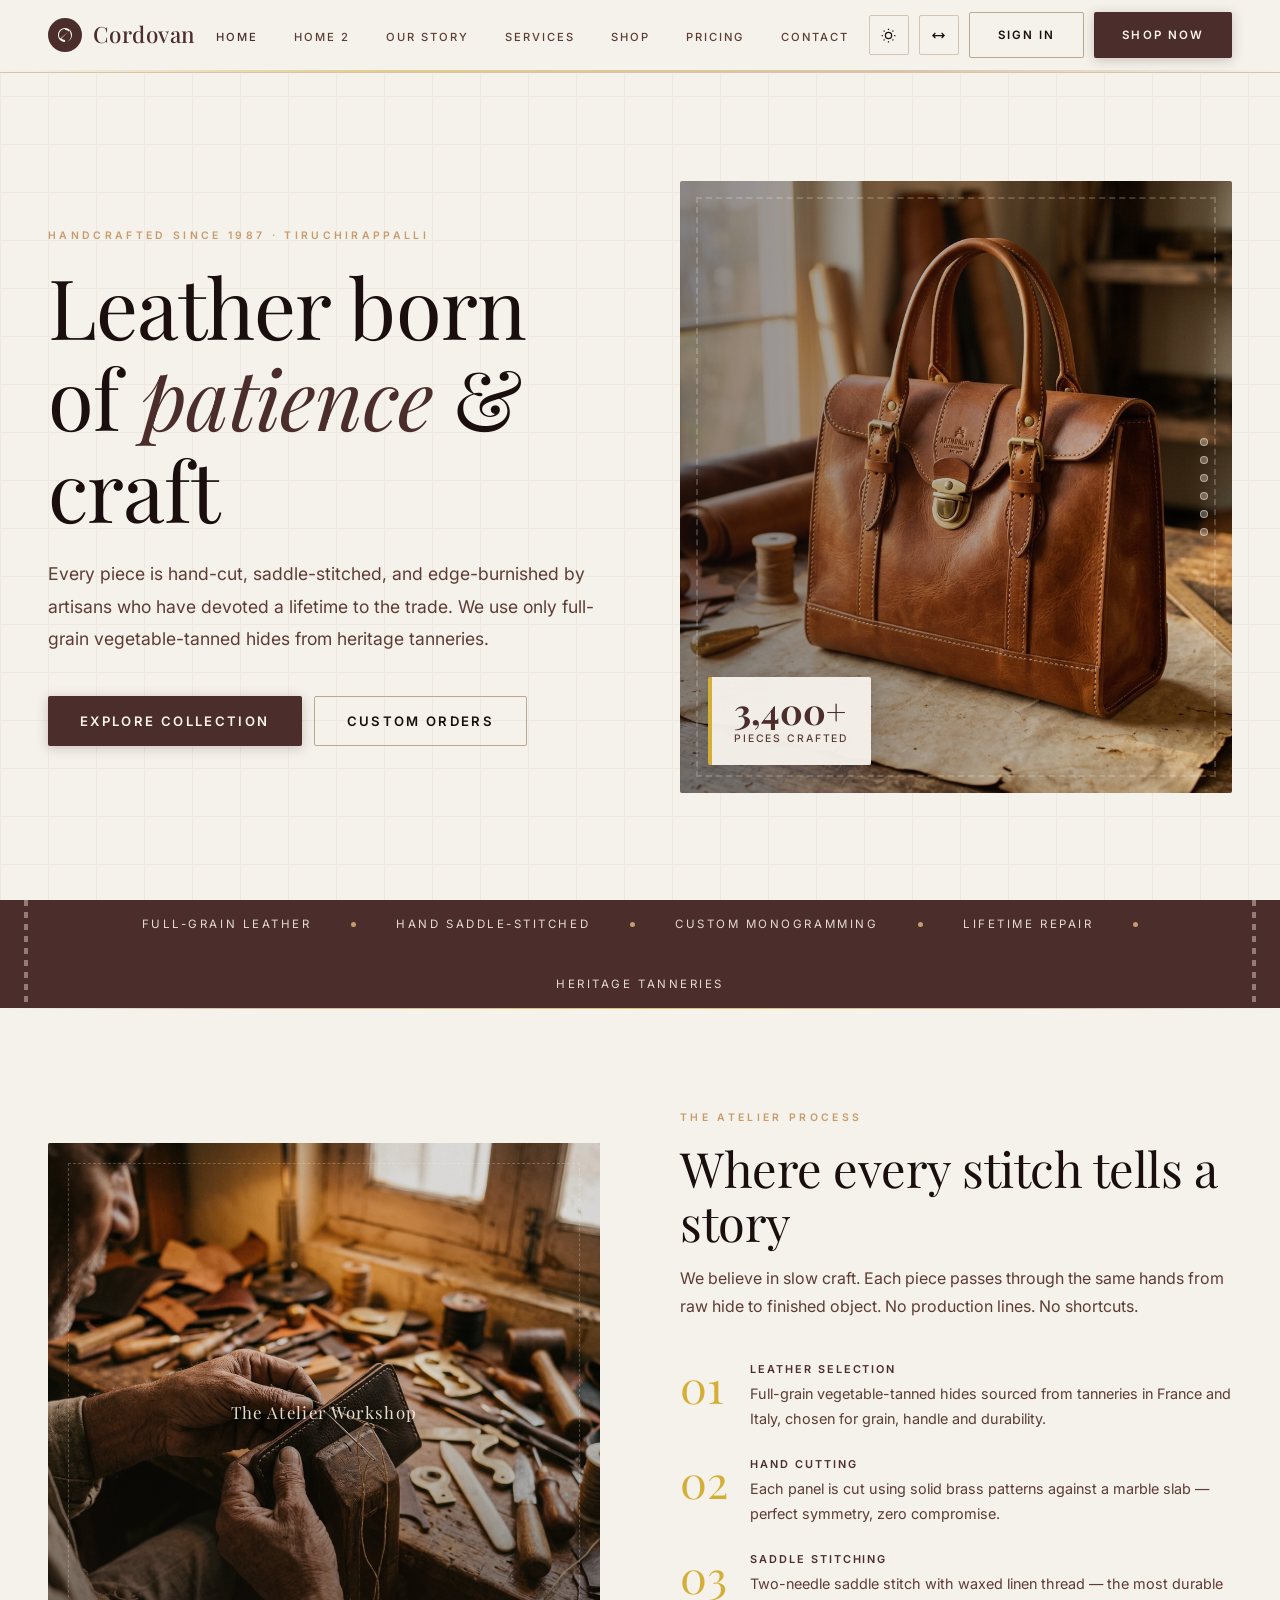
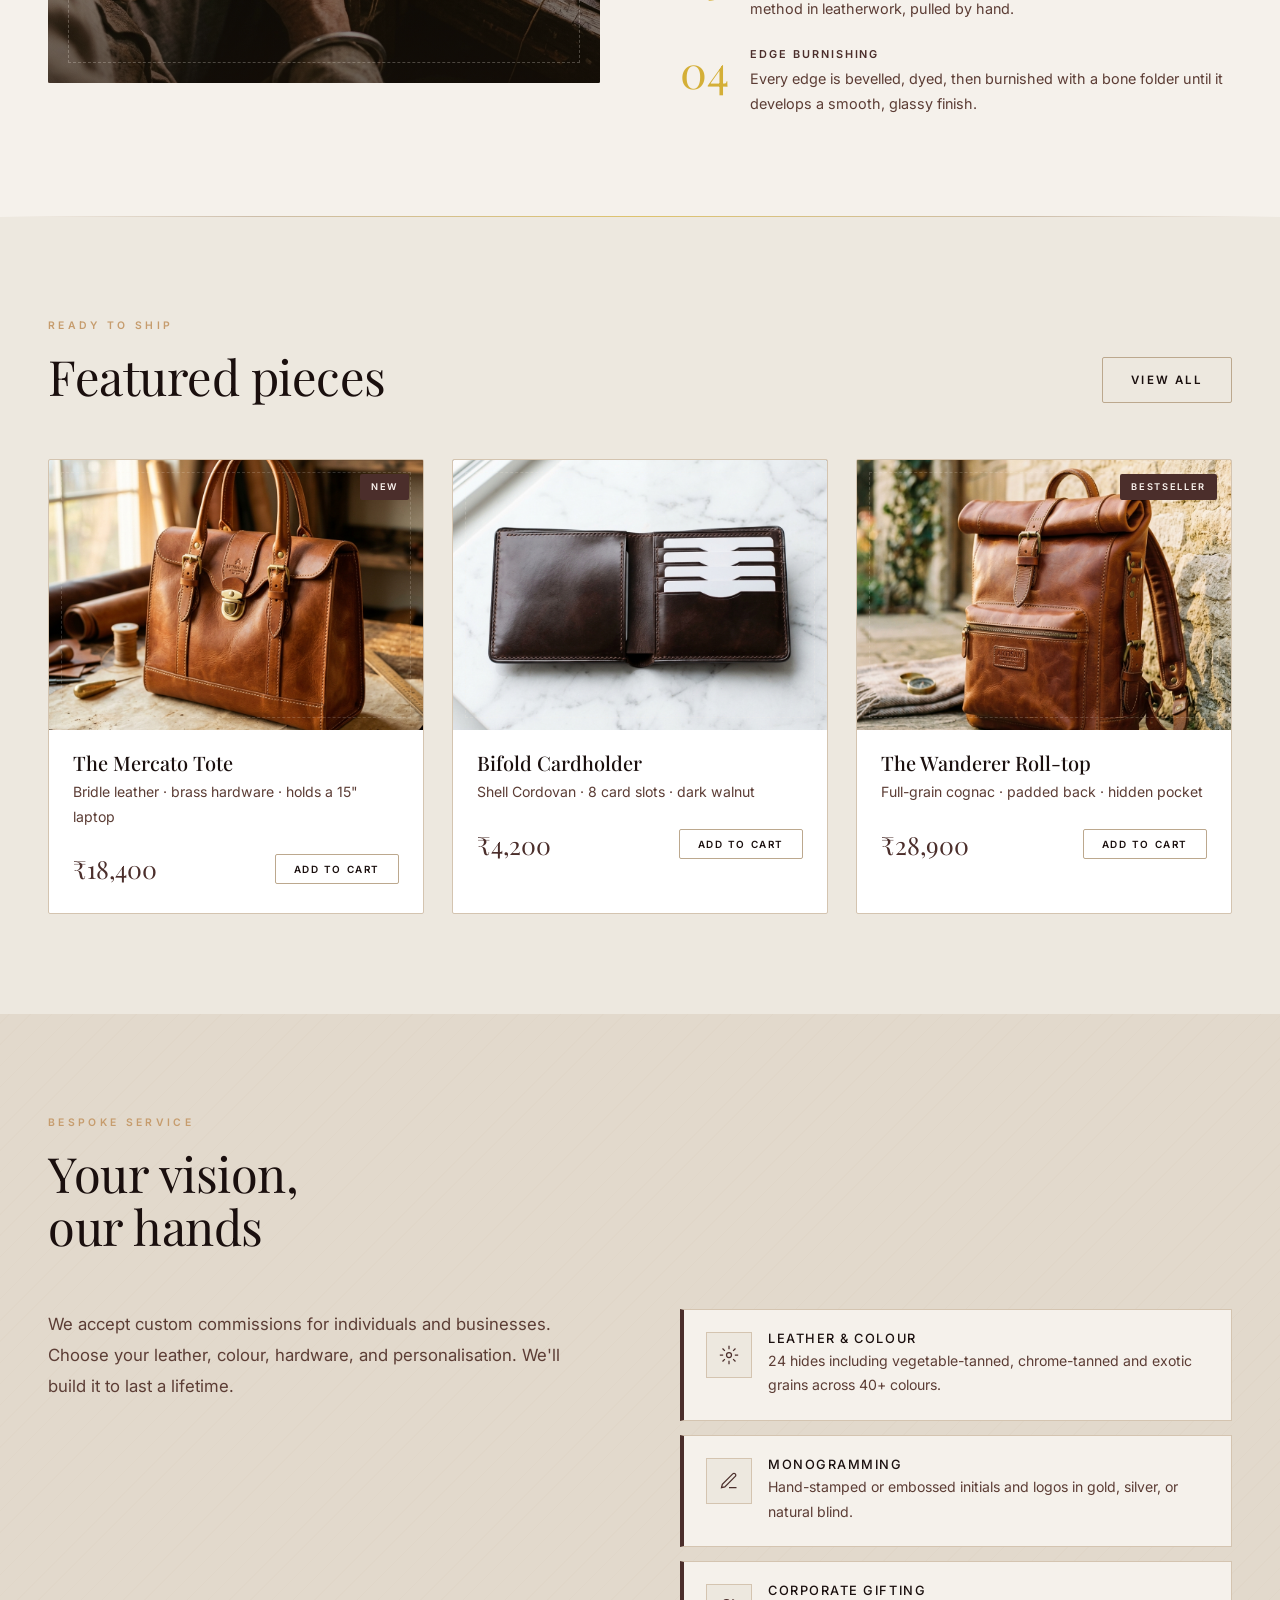
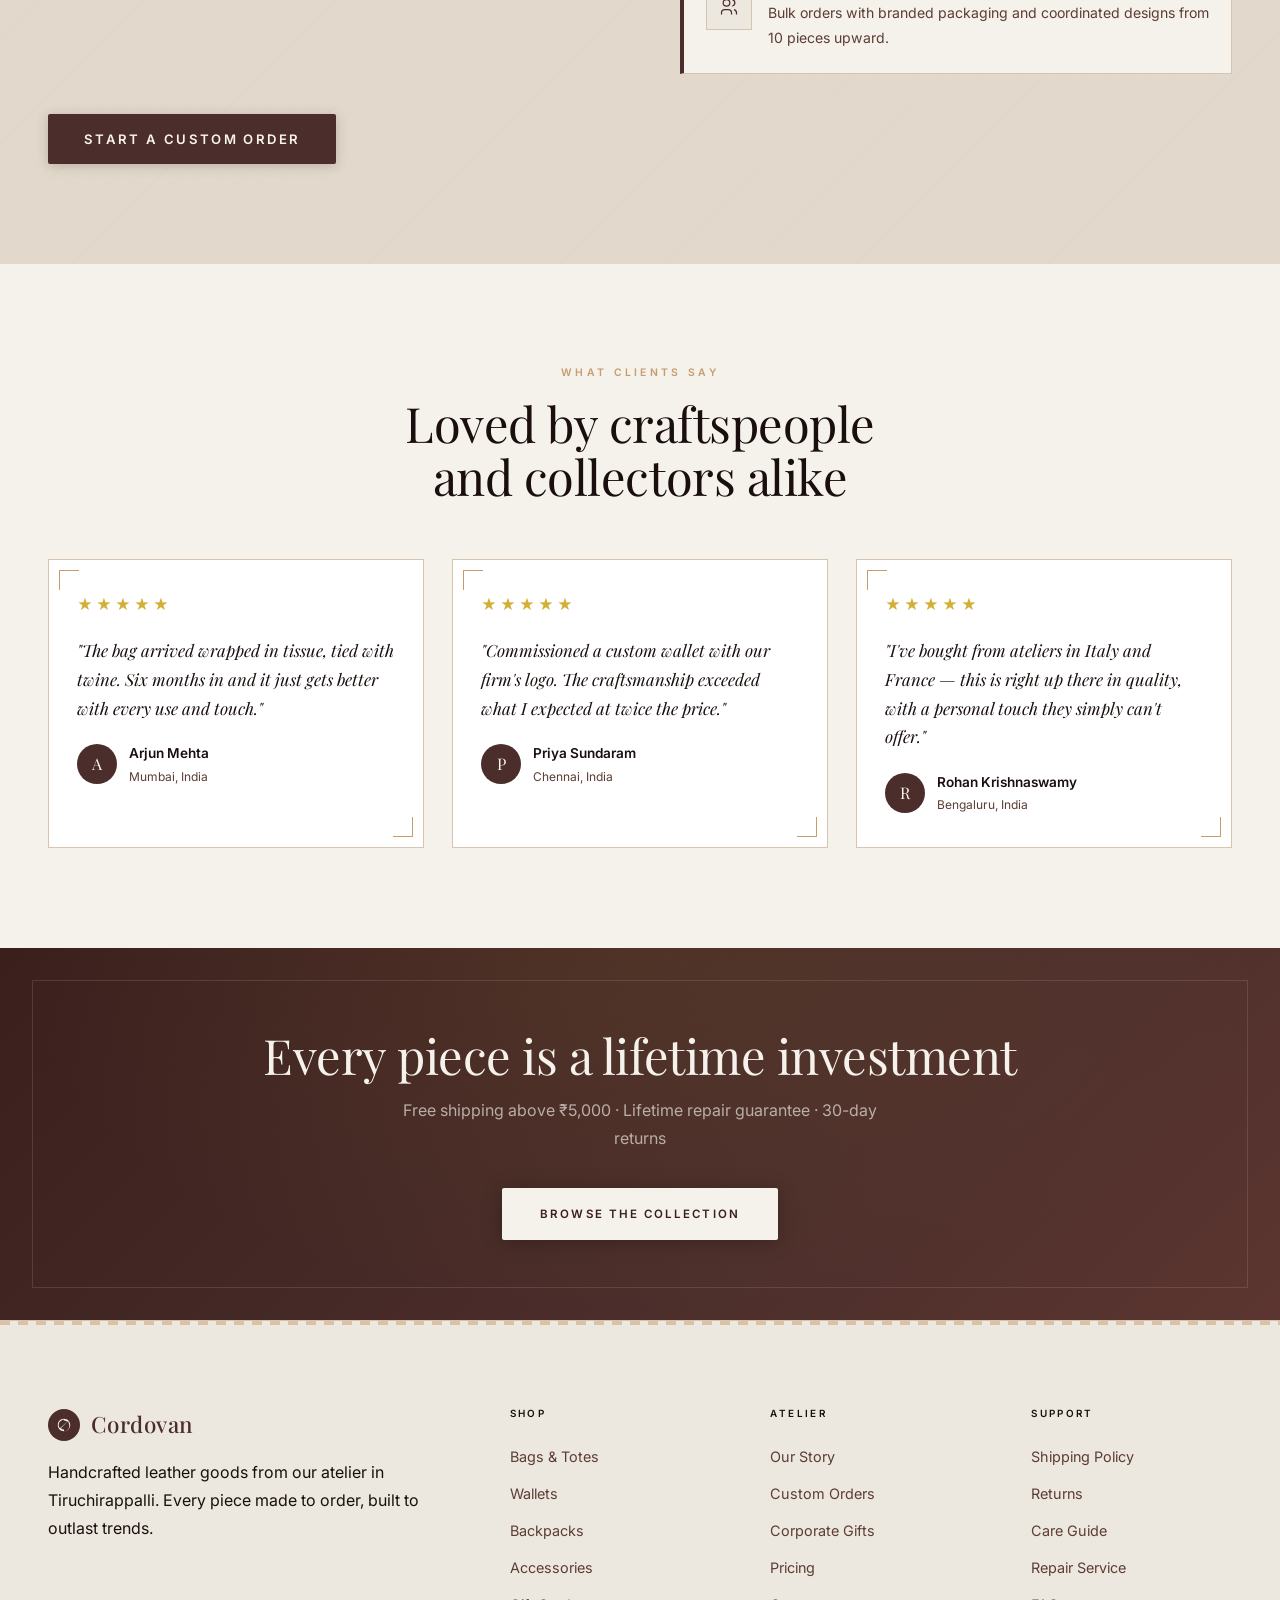
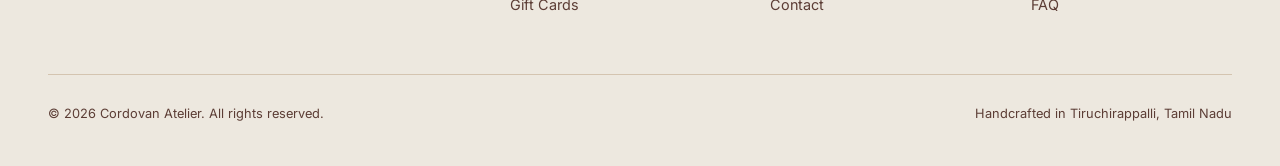
==== index.html @ c3d80b7b "first commit" ====
<!DOCTYPE html>
<html lang="en" data-theme="light">

<head>
  <meta charset="UTF-8" />
  <meta name="viewport" content="width=device-width, initial-scale=1.0" />
  <title>Cordovan Atelier – Handmade Leather Goods</title>
  <link rel="icon" type="image/png" href="assets/favicon.png" />
  <link rel="preconnect" href="https://fonts.googleapis.com" />
  <link rel="icon" type="image/png" href="assets/favicon.png" />
  <link rel="preconnect" href="https://fonts.gstatic.com" crossorigin />
  <link
    href="https://fonts.googleapis.com/css2?family=Playfair+Display:ital,wght@0,400;0,500;0,700;1,400;1,500&family=Inter:wght@300;400;500;600&display=swap"
    rel="stylesheet" />
  <link rel="stylesheet" href="assets/css/style.css" />
  <link rel="stylesheet" href="assets/css/dark-mode.css" />
  <link rel="stylesheet" href="assets/css/rtl.css" />
</head>

<body>

  <!-- ══════════════════════════ NAV ══════════════════════════ -->
  <nav id="mainNav">
    <div class="nav-inner">
      <div class="logo" onclick="showPage('home')">
        <div class="logo-mark">
          <svg width="18" height="18" viewBox="0 0 18 18">
            <path
              d="M9 2C5.1 2 2 5.1 2 9s3.1 7 7 7 7-3.1 7-7-3.1-7-7-7zm0 2c1.4 0 2.6.5 3.6 1.4L4.4 12.6C3.5 11.6 3 10.4 3 9c0-3.3 2.7-6 6-6zm0 10c-1.4 0-2.6-.5-3.6-1.4l8.2-8.2C14.5 7.4 15 8.6 15 10c0 3.3-2.7 5.9-6 5.9z" />
          </svg>
        </div>
        Cordovan
      </div>
      <ul class="nav-links">
        <li><a id="nav-home" onclick="showPage('home')" class="active">Home</a></li>
        <li><a id="nav-home-2"onclick="showPage('home2')">Home 2</a></li>
        <li><a id="nav-about" onclick="showPage('about')">Our Story</a></li>
        <li><a id="nav-services" onclick="showPage('services')">Services</a></li>
        <li><a id="nav-shop" onclick="showPage('shop')">Shop</a></li>
        <li><a id="nav-pricing" onclick="showPage('pricing')">Pricing</a></li>
        <li><a id="nav-contact" onclick="showPage('contact')">Contact</a></li>
      </ul>
      <div class="nav-actions">
        <button class="btn-icon" onclick="toggleTheme()" title="Toggle light/dark">
          <svg viewBox="0 0 24 24" fill="none" stroke="currentColor" stroke-width="2">
            <circle cx="12" cy="12" r="5" />
            <path
              d="M12 1v2M12 21v2M4.22 4.22l1.42 1.42M18.36 18.36l1.42 1.42M1 12h2M21 12h2M4.22 19.78l1.42-1.42M18.36 5.64l1.42-1.42" />
          </svg>
        </button>
        <button class="btn-icon" id="rtl-toggle-btn" onclick="toggleRTL()" title="Switch to RTL">
          <svg viewBox="0 0 24 24" fill="none" stroke="currentColor" stroke-width="2">
            <path d="M7 16l-4-4 4-4M3 12h18M17 8l4 4-4 4" />
          </svg>
        </button>
        <button class="btn-outline" onclick="showPage('login')">Sign In</button>
        <button class="btn-hide" onclick="showPage('shop')">Shop Now</button>
        <button class="btn-icon mobile-menu-btn" onclick="toggleMobile()">
          <svg viewBox="0 0 24 24" fill="none" stroke="currentColor" stroke-width="2">
            <line x1="3" y1="6" x2="21" y2="6" />
            <line x1="3" y1="12" x2="21" y2="12" />
            <line x1="3" y1="18" x2="21" y2="18" />
          </svg>
        </button>
      </div>
    </div>
  </nav>

  <div class="mobile-menu" id="mobileMenu">
    <a onclick="sp('home');toggleMobile()">Home</a>
    <a onclick="sp('home2');toggleMobile()">Home 2</a>
    <a onclick="sp('services');toggleMobile()">Services</a>
    <a onclick="sp('shop');toggleMobile()">Shop</a>
    <a onclick="sp('about');toggleMobile()">Our Story</a>
    <a onclick="sp('contact');toggleMobile()">Contact</a>
    <a onclick="sp('pricing');toggleMobile()">Pricing</a>
    <div class="mobile-menu-utils">
      <button class="mobile-util-btn" onclick="toggleTheme()" title="Toggle light / dark mode">
        <svg viewBox="0 0 24 24" fill="none" stroke="currentColor" stroke-width="2">
          <circle cx="12" cy="12" r="5" />
          <path
            d="M12 1v2M12 21v2M4.22 4.22l1.42 1.42M18.36 18.36l1.42 1.42M1 12h2M21 12h2M4.22 19.78l1.42-1.42M18.36 5.64l1.42-1.42" />
        </svg>
        <span>Light / Dark</span>
      </button>
      <button class="mobile-util-btn" onclick="toggleRTL()" title="Toggle RTL layout">
        <svg viewBox="0 0 24 24" fill="none" stroke="currentColor" stroke-width="2">
          <path d="M7 16l-4-4 4-4M3 12h18M17 8l4 4-4 4" />
        </svg>
        <span>RTL Layout</span>
      </button>
    </div>
    <div class="mobile-menu-actions">
      <button class="btn-outline" onclick="sp('login');toggleMobile()">Sign In</button>
      <button class="btn-hide" onclick="sp('shop');toggleMobile()">Shop Now</button>
    </div>
  </div>

  <!-- Hero -->
  <div class="hero-wrap">
    <div class="hero-inner">
      <div class="hero-content animate-hero-content">
        <span class="eyebrow">Handcrafted Since 1987 · Tiruchirappalli</span>
        <h1>Leather born of <em>patience</em> &amp; craft</h1>
        <p>Every piece is hand-cut, saddle-stitched, and edge-burnished by artisans who have devoted a lifetime to the
          trade. We use only full-grain vegetable-tanned hides from heritage tanneries.</p>
        <div class="hero-ctas">
          <button class="btn-hide" onclick="showPage('shop')">Explore Collection</button>
          <button class="btn-outline" onclick="showPage('services')">Custom Orders</button>
        </div>
      </div>
      <div class="hero-visual animate-hero-visual">
        <div class="hero-visual-inner has-image">
          <img src="assets/images/hero_leather_bag.png" alt="Handcrafted leather tote bag by Cordovan Atelier"
            class="hero-img" />
          <div class="hero-img-overlay"></div>
          <div class="hero-tag">
            <div class="tag-num">3,400+</div>
            <div class="tag-label">Pieces Crafted</div>
          </div>
          <div class="punch-row">
            <div class="punch-dot"></div>
            <div class="punch-dot"></div>
            <div class="punch-dot"></div>
            <div class="punch-dot"></div>
            <div class="punch-dot"></div>
            <div class="punch-dot"></div>
          </div>
        </div>
      </div>
    </div>
  </div>

  <!-- Brand strip -->
  <div class="brand-strip">
    <span class="strip-item">Full-Grain Leather</span><span class="strip-lozenge"></span>
    <span class="strip-item">Hand Saddle-Stitched</span><span class="strip-lozenge"></span>
    <span class="strip-item">Custom Monogramming</span><span class="strip-lozenge"></span>
    <span class="strip-item">Lifetime Repair</span><span class="strip-lozenge"></span>
    <span class="strip-item">Heritage Tanneries</span>
  </div>

  <div class="divider-stitch"></div>

  <!-- Craft Story -->
  <section>
    <div class="container">
      <div class="craft-grid">
        <div class="craft-visual">
          <img src="assets/images/craft_workshop.png" alt="Artisan saddle-stitching leather in the Cordovan workshop"
            class="craft-img" />
          <div class="craft-img-overlay"></div>
          <div class="craft-visual-label">
            The Atelier Workshop
          </div>
        </div>
        <div>
          <span class="eyebrow">The Atelier Process</span>
          <h2>Where every stitch tells a story</h2>
          <p class="body" style="margin-top:16px;">We believe in slow craft. Each piece passes through the same hands
            from raw hide to finished object. No production lines. No shortcuts.</p>
          <div class="craft-steps">
            <div class="craft-step">
              <span class="step-num">01</span>
              <div class="step-body">
                <h4>Leather Selection</h4>
                <p>Full-grain vegetable-tanned hides sourced from tanneries in France and Italy, chosen for grain,
                  handle and durability.</p>
              </div>
            </div>
            <div class="craft-step">
              <span class="step-num">02</span>
              <div class="step-body">
                <h4>Hand Cutting</h4>
                <p>Each panel is cut using solid brass patterns against a marble slab — perfect symmetry, zero
                  compromise.</p>
              </div>
            </div>
            <div class="craft-step">
              <span class="step-num">03</span>
              <div class="step-body">
                <h4>Saddle Stitching</h4>
                <p>Two-needle saddle stitch with waxed linen thread — the most durable method in leatherwork, pulled by
                  hand.</p>
              </div>
            </div>
            <div class="craft-step">
              <span class="step-num">04</span>
              <div class="step-body">
                <h4>Edge Burnishing</h4>
                <p>Every edge is bevelled, dyed, then burnished with a bone folder until it develops a smooth, glassy
                  finish.</p>
              </div>
            </div>
          </div>
        </div>
      </div>
    </div>
  </section>

  <div class="divider-stitch"></div>

  <!-- Featured Products -->
  <section class="section-alt" style="padding:100px 0">
    <div class="container">
      <div class="products-header">
        <div>
          <span class="eyebrow">Ready to Ship</span>
          <h2>Featured pieces</h2>
        </div>
        <button class="btn-outline" onclick="showPage('shop')">View All</button>
      </div>
      <div class="product-grid">
        <div class="product-card">
          <div class="product-img tan">
            <img src="assets/images/hero_leather_bag.png" alt="The Mercato Tote – saddle tan leather tote bag"
              class="prod-img" />
            <span class="product-badge">New</span>
          </div>
          <div class="product-info">
            <h3>The Mercato Tote</h3>
            <p>Bridle leather · brass hardware · holds a 15" laptop</p>
            <div class="product-footer"><span class="price">₹18,400</span><button class="btn-cart">Add to Cart</button>
            </div>
          </div>
        </div>
        <div class="product-card">
          <div class="product-img dark">
            <img src="assets/images/product_wallet.png" alt="Bifold Cardholder – dark walnut shell cordovan"
              class="prod-img" />
          </div>
          <div class="product-info">
            <h3>Bifold Cardholder</h3>
            <p>Shell Cordovan · 8 card slots · dark walnut</p>
            <div class="product-footer"><span class="price">₹4,200</span><button class="btn-cart">Add to Cart</button>
            </div>
          </div>
        </div>
        <div class="product-card">
          <div class="product-img cog">
            <img src="assets/images/product_backpack.png"
              alt="The Wanderer Roll-top – cognac full-grain leather backpack" class="prod-img" />
            <span class="product-badge">Bestseller</span>
          </div>
          <div class="product-info">
            <h3>The Wanderer Roll-top</h3>
            <p>Full-grain cognac · padded back · hidden pocket</p>
            <div class="product-footer"><span class="price">₹28,900</span><button class="btn-cart">Add to Cart</button>
            </div>
          </div>
        </div>
      </div>
    </div>
  </section>

  <!-- Customisation -->
  <div class="custom-bg">
    <div class="custom-inner">
      <span class="eyebrow">Bespoke Service</span>
      <h2>Your vision,<br />our hands</h2>
      <div class="custom-grid">
        <p style="font-size:1.05rem;line-height:1.85;color:var(--ink-mid);max-width:50ch;">We accept custom commissions
          for individuals and businesses. Choose your leather, colour, hardware, and personalisation. We'll build it to
          last a lifetime.</p>
        <div class="option-list">
          <div class="option-card">
            <div class="option-icon"><svg viewBox="0 0 24 24" fill="none" stroke="currentColor" stroke-width="1.5">
                <circle cx="12" cy="12" r="3" />
                <path
                  d="M12 1v4M12 19v4M4.22 4.22l2.83 2.83M16.95 16.95l2.83 2.83M1 12h4M19 12h4M4.22 19.78l2.83-2.83M16.95 7.05l2.83-2.83" />
              </svg></div>
            <div class="option-text">
              <h4>Leather &amp; Colour</h4>
              <p>24 hides including vegetable-tanned, chrome-tanned and exotic grains across 40+ colours.</p>
            </div>
          </div>
          <div class="option-card">
            <div class="option-icon"><svg viewBox="0 0 24 24" fill="none" stroke="currentColor" stroke-width="1.5">
                <path d="M12 20h9M16.5 3.5a2.121 2.121 0 013 3L7 19l-4 1 1-4L16.5 3.5z" />
              </svg></div>
            <div class="option-text">
              <h4>Monogramming</h4>
              <p>Hand-stamped or embossed initials and logos in gold, silver, or natural blind.</p>
            </div>
          </div>
          <div class="option-card">
            <div class="option-icon"><svg viewBox="0 0 24 24" fill="none" stroke="currentColor" stroke-width="1.5">
                <circle cx="9" cy="7" r="4" />
                <path d="M3 21v-2a4 4 0 0 1 4-4h4a4 4 0 0 1 4 4v2" />
                <path d="M16 3.13a4 4 0 0 1 0 7.75M21 21v-2a4 4 0 0 0-3-3.85" />
              </svg></div>
            <div class="option-text">
              <h4>Corporate Gifting</h4>
              <p>Bulk orders with branded packaging and coordinated designs from 10 pieces upward.</p>
            </div>
          </div>
        </div>
      </div>
      <div style="margin-top:40px">
        <button class="btn-hide" style="height:50px;padding:0 36px;font-size:.82rem" onclick="showPage('contact')">Start
          a Custom Order</button>
      </div>
    </div>
  </div>

  <!-- Testimonials -->
  <section>
    <div class="container">
      <div style="text-align:center;max-width:580px;margin:0 auto 0">
        <span class="eyebrow" style="text-align:center;display:block">What Clients Say</span>
        <h2>Loved by craftspeople<br />and collectors alike</h2>
      </div>
      <div class="testi-grid">
        <div class="testi-card">
          <div class="testi-stars">★★★★★</div>
          <blockquote>"The bag arrived wrapped in tissue, tied with twine. Six months in and it just gets better with
            every use and touch."</blockquote>
          <div class="reviewer">
            <div class="reviewer-init">A</div>
            <div>
              <div class="reviewer-name">Arjun Mehta</div>
              <div class="reviewer-loc">Mumbai, India</div>
            </div>
          </div>
        </div>
        <div class="testi-card">
          <div class="testi-stars">★★★★★</div>
          <blockquote>"Commissioned a custom wallet with our firm's logo. The craftsmanship exceeded what I expected at
            twice the price."</blockquote>
          <div class="reviewer">
            <div class="reviewer-init">P</div>
            <div>
              <div class="reviewer-name">Priya Sundaram</div>
              <div class="reviewer-loc">Chennai, India</div>
            </div>
          </div>
        </div>
        <div class="testi-card">
          <div class="testi-stars">★★★★★</div>
          <blockquote>"I've bought from ateliers in Italy and France — this is right up there in quality, with a
            personal touch they simply can't offer."</blockquote>
          <div class="reviewer">
            <div class="reviewer-init">R</div>
            <div>
              <div class="reviewer-name">Rohan Krishnaswamy</div>
              <div class="reviewer-loc">Bengaluru, India</div>
            </div>
          </div>
        </div>
      </div>
    </div>
  </section>

  <div class="cta-banner">
    <h2>Every piece is a lifetime investment</h2>
    <p>Free shipping above ₹5,000 · Lifetime repair guarantee · 30-day returns</p>
    <button class="btn-parch" onclick="showPage('shop')">Browse the Collection</button>
  </div>

  <footer>
    <div class="footer-inner">
      <div class="footer-grid">
        <div>
          <div class="logo" style="cursor:default;margin-bottom:14px">
            <div class="logo-mark" style="width:32px;height:32px">
              <a href="index.html">
                <svg width="16" height="16" viewBox="0 0 18 18" fill="white">
                  <path
                    d="M9 2C5.1 2 2 5.1 2 9s3.1 7 7 7 7-3.1 7-7-3.1-7-7-7zm0 2c1.4 0 2.6.5 3.6 1.4L4.4 12.6C3.5 11.6 3 10.4 3 9c0-3.3 2.7-6 6-6zm0 10c-1.4 0-2.6-.5-3.6-1.4l8.2-8.2C14.5 7.4 15 8.6 15 10c0 3.3-2.7 5.9-6 5.9z" />
                </svg>
              </a>
            </div>
            <a href="index.html">Cordovan</a>
          </div>
          <p>Handcrafted leather goods from our atelier in Tiruchirappalli. Every piece made to order, built to outlast
            trends.</p>
        </div>
        <div class="footer-col">
          <h5>Shop</h5>
          <ul>
            <li><a onclick="showPage('shop')">Bags &amp; Totes</a></li>
            <li><a onclick="showPage('shop')">Wallets</a></li>
            <li><a onclick="showPage('shop')">Backpacks</a></li>
            <li><a onclick="showPage('shop')">Accessories</a></li>
            <li><a onclick="showPage('shop')">Gift Cards</a></li>
          </ul>
        </div>
        <div class="footer-col">
          <h5>Atelier</h5>
          <ul>
            <li><a onclick="showPage('about')">Our Story</a></li>
            <li><a onclick="showPage('services')">Custom Orders</a></li>
            <li><a onclick="showPage('services')">Corporate Gifts</a></li>
            <li><a onclick="showPage('pricing')">Pricing</a></li>
            <li><a onclick="showPage('contact')">Contact</a></li>
          </ul>
        </div>
        <div class="footer-col">
          <h5>Support</h5>
          <ul>
            <li><a href="#">Shipping Policy</a></li>
            <li><a href="#">Returns</a></li>
            <li><a href="#">Care Guide</a></li>
            <li><a href="#">Repair Service</a></li>
            <li><a href="#">FAQ</a></li>
          </ul>
        </div>
      </div>
      <div class="footer-bottom">
        <p>© 2026 Cordovan Atelier. All rights reserved.</p>
        <p>Handcrafted in Tiruchirappalli, Tamil Nadu</p>
      </div>
    </div>
  </footer>

  <script src="assets/js/main.js"></script>
  <script>
    function showPage(id) {
      var map = {
        home: 'index.html',
        home2: 'index-2.html',
        services: 'pages/services.html',
        shop: 'pages/shop.html', about: 'pages/about.html',
        contact: 'pages/contact.html', pricing: 'pages/pricing.html',
        login: 'pages/login.html', signup: 'pages/signup.html'
      };
      if (map[id]) location.href = map[id];
    }
    var sp = showPage;
  </script>
</body>

</html>
---- assets/css/style.css ----
/* ━━━━━━━━━━━━━━━━ EARTHY LUXURY THEME VARIABLES ━━━━━━━━━━━━━━━━ */
:root {
  /* Brand palette – Earthy Luxury */
  --hide:      #4B2E2B;   /* deep burgundy-brown – primary */
  --hide-deep: #3A1F1D;   /* darkened primary */
  --wax:       #C69C6D;   /* warm caramel – secondary */
  --burnish:   #D4AF37;   /* gold accent */
  --thread:    #C69C6D;   /* decorative line colour */

  /* Surface palette */
  --parch:     #F5F1EB;   /* warm cream – page bg */
  --parch2:    #EDE8DF;   /* slightly deeper cream – alt sections */
  --parch3:    #E2D9CC;   /* muted linen – card/panel tones */
  --vellum:    #FAF8F4;   /* near-white card surface */

  /* Text */
  --ink:       #1A0F0E;   /* near-black heading text */
  --ink-mid:   #5C3D35;   /* muted body text */
  --ink-light: #9C7060;   /* placeholder / subtle text */

  /* Structural */
  --seam:      #D4C4B0;   /* light border */
  --seam2:     #BCA88E;   /* medium border */
  --card-bg:   #FFFFFF;
  --nav-bg:    rgba(245,241,235,0.97);
  --shadow:    0 8px 48px rgba(75,46,43,0.12);
  --radius:    2px;

  /* Typography */
  --font-display: 'Playfair Display', Georgia, serif;
  --font-serif:   'Playfair Display', Georgia, serif;
  --font-body:    'Inter', system-ui, sans-serif;
  --font-ui:      'Inter', system-ui, sans-serif;
}

/* ━━━━━━━━━━━━━━━━ LEATHER TEXTURE PATTERNS ━━━━━━━━━━━━━━━━ */
/* Saddle-stitch border utility */
.stitch-border {
  border: 2px dashed var(--seam);
  outline: 1px solid var(--seam2);
  outline-offset: -6px;
}
/* Tooled background for hero/section */
.tooled-bg {
  background-color: var(--parch2);
  background-image:
    repeating-linear-gradient(
      0deg,
      transparent,
      transparent 23px,
      var(--seam) 23px,
      var(--seam) 24px
    ),
    repeating-linear-gradient(
      90deg,
      transparent,
      transparent 23px,
      var(--seam) 23px,
      var(--seam) 24px
    );
  background-size: 24px 24px;
  opacity: 1;
}
/* Grain overlay */
.grain::after {
  content:'';
  position:absolute;inset:0;pointer-events:none;
  background-image: url("data:image/svg+xml,%3Csvg xmlns='http://www.w3.org/2000/svg' width='200' height='200'%3E%3Cfilter id='n'%3E%3CfeTurbulence type='fractalNoise' baseFrequency='0.65' numOctaves='3' stitchTiles='stitch'/%3E%3C/filter%3E%3Crect width='200' height='200' filter='url(%23n)' opacity='0.04'/%3E%3C/svg%3E");
  background-size: 200px 200px;
}

/* ━━━━━━━━━━━━━━━━ RESET ━━━━━━━━━━━━━━━━ */
*, *::before, *::after { box-sizing:border-box; margin:0; padding:0; }
html { scroll-behavior:smooth; overflow-x:hidden; }
body {
  font-family: var(--font-body);
  background: var(--parch);
  color: var(--ink);
  font-size: 16px;
  line-height: 1.75;
  transition: background .35s, color .35s;
  overflow-x: hidden;
}
img { max-width:100%; display:block; }
a { text-decoration:none; color:inherit; }
ul { list-style:none; }

/* ━━━━━━━━━━━━━━━━ TYPOGRAPHY ━━━━━━━━━━━━━━━━ */
h1,h2,h3,h4 { font-family: var(--font-display); font-weight:500; line-height:1.1; }
h1 { font-size:clamp(2.8rem,6.5vw,5.4rem); font-weight:400; letter-spacing:-.01em; }
h2 { font-size:clamp(1.9rem,3.8vw,3.2rem); font-weight:400; letter-spacing:-.01em; }
h3 { font-size:1.55rem; font-weight:500; }
h4 { font-size:1.1rem; font-weight:500; }
.serif { font-family: var(--font-serif); }
.eyebrow {
  font-family: var(--font-ui);
  font-size:.65rem; letter-spacing:.32em; text-transform:uppercase; font-weight:600;
  color: var(--wax); display:block; margin-bottom:14px;
}
p, li { font-family: var(--font-body); font-weight:400; }
p.body { color: var(--ink-mid); max-width:58ch; }

/* ━━━━━━━━━━━━━━━━ BUTTONS ━━━━━━━━━━━━━━━━ */
.btn-hide {
  background: var(--hide); color:#FAF3EE;
  border:none; padding:0 28px; height:46px;
  font-family:var(--font-ui); font-size:.72rem; font-weight:600;
  letter-spacing:.18em; text-transform:uppercase;
  cursor:pointer; border-radius:var(--radius);
  transition: background .25s, box-shadow .25s, transform .15s;
  position:relative; overflow:hidden;
  display:inline-flex; align-items:center; justify-content:center;
  box-shadow: 0 2px 12px rgba(75,46,43,.25);
}
.btn-hide:hover { background: var(--hide-deep); box-shadow: 0 4px 20px rgba(75,46,43,.35); }
.btn-hide:active { transform:scale(.98); }

.btn-outline {
  background:transparent; color: var(--ink);
  border:1.5px solid var(--seam2); padding:0 28px; height:46px;
  font-family:var(--font-ui); font-size:.72rem; font-weight:600;
  letter-spacing:.18em; text-transform:uppercase;
  cursor:pointer; border-radius:var(--radius);
  transition:border-color .25s, color .25s;
  display:inline-flex; align-items:center; justify-content:center;
}
.btn-outline:hover { border-color:var(--hide); color:var(--hide); }

.btn-icon {
  width:40px; height:40px;
  border:1.5px solid var(--seam); border-radius:var(--radius);
  background:transparent; cursor:pointer; color:var(--ink);
  display:flex; align-items:center; justify-content:center;
  transition:border-color .2s, background .2s;
}
.btn-icon:hover { border-color:var(--hide); background:var(--parch2); }
.btn-icon svg { width:15px; height:15px; }

/* ━━━━━━━━━━━━━━━━ NAV ━━━━━━━━━━━━━━━━ */
nav {
  position:fixed; top:0; left:0; right:0; z-index:1000;
  background:var(--nav-bg);
  backdrop-filter:blur(16px) saturate(1.4);
  border-bottom:1px solid var(--seam);
  transition:background .35s;
}
nav::after {
  content:'';
  display:block; height:2px;
  background: linear-gradient(90deg, transparent 0%, var(--burnish) 30%, var(--thread) 70%, transparent 100%);
  opacity:.55;
}
.nav-inner {
  max-width:1320px; margin:0 auto;
  display:flex; align-items:center; justify-content:space-between;
  padding:0 48px; height:70px;
}
.logo {
  display:flex; align-items:center; gap:11px; cursor:pointer;
  font-family:var(--font-display); font-size:1.4rem; font-weight:500;
  color:var(--hide); letter-spacing:.02em;
}
.logo-mark {
  width:34px; height:34px; border-radius:50%;
  background:var(--hide);
  display:flex; align-items:center; justify-content:center;
  flex-shrink:0;
}
.logo-mark svg { fill:#FAF3EE; }
.nav-links {
  display:flex; align-items:center; gap:36px;
}
.nav-links a {
  font-family:var(--font-ui);
  font-size:.7rem; letter-spacing:.18em; text-transform:uppercase; font-weight:500;
  color:var(--ink-mid); transition:color .2s; cursor:pointer;
}
.nav-links a:hover, .nav-links a.active { color:var(--hide); }
.nav-actions { display:flex; align-items:center; gap:10px; }

/* ━━━━━━━━━━━━━━━━ LAYOUT HELPERS ━━━━━━━━━━━━━━━━ */
.container {
  max-width:1320px; margin:0 auto; padding:0 48px;
}
section { padding:100px 0; }
section .container { padding-top:0; padding-bottom:0; }

/* ━━━━━━━━━━━━━━━━ STRIP (marquee-like) ━━━━━━━━━━━━━━━━ */
.brand-strip {
  background:var(--hide);
  padding:14px 48px;
  display:flex; align-items:center; justify-content:center;
  gap:40px; flex-wrap:wrap;
  position:relative; overflow:hidden;
}
.brand-strip::before, .brand-strip::after {
  content:'';
  position:absolute; top:0; bottom:0;
  width:4px;
  background: repeating-linear-gradient(
    180deg,
    #FBF2E6 0, #FBF2E6 6px,
    transparent 6px, transparent 12px
  );
  opacity:.4;
}
.brand-strip::before { left:24px; }
.brand-strip::after  { right:24px; }
.strip-item {
  font-family:var(--font-body);
  font-size:.72rem; letter-spacing:.22em; text-transform:uppercase;
  color:rgba(251,242,230,.88);
}
.strip-lozenge { width:5px; height:5px; border-radius:50%; background:var(--thread); }

/* ━━━━━━━━━━━━━━━━ HERO ━━━━━━━━━━━━━━━━ */
.hero-wrap {
  padding-top:73px;
  background:var(--parch);
  position:relative; overflow:hidden;
}
.hero-wrap::before {
  content:'';
  position:absolute; inset:0; pointer-events:none;
  background-image:
    linear-gradient(var(--seam) 1px, transparent 1px),
    linear-gradient(90deg, var(--seam) 1px, transparent 1px);
  background-size:48px 48px;
  opacity:.18;
}
.hero-inner {
  max-width:1320px; margin:0 auto; padding:80px 48px;
  display:grid; grid-template-columns:1fr 1fr;
  align-items:center; gap:80px;
  min-height:calc(100vh - 73px);
}
.hero-content h1 { margin-bottom:24px; }
.hero-content h1 em { font-style:italic; color:var(--hide); }
.hero-content p { font-size:1.1rem; line-height:1.85; color:var(--ink-mid); margin-bottom:40px; max-width:50ch; }
.hero-ctas { display:flex; gap:12px; flex-wrap:wrap; }
.hero-ctas .btn-hide, .hero-ctas .btn-outline { height:50px; padding:0 32px; font-size:.82rem; }

.hero-visual {
  position:relative; height:68vh; min-height:480px;
  border-radius:2px; overflow:hidden;
}
.hero-visual-inner {
  width:100%; height:100%;
  background: linear-gradient(145deg, #C69C6D 0%, #4B2E2B 45%, #2E1614 100%);
  display:flex; align-items:center; justify-content:center;
  position:relative;
}
/* When a real image is loaded, dim the gradient overlay */
.hero-visual-inner.has-image {
  background: none;
}
.hero-visual-inner img.hero-img {
  position:absolute; inset:0; width:100%; height:100%;
  object-fit:cover; object-position:center;
  display:block;
}
.hero-img-overlay {
  position:absolute; inset:0;
  background: linear-gradient(to right, rgba(26,15,14,.5) 0%, rgba(26,15,14,.08) 100%);
  pointer-events:none;
}
.hero-visual-inner::before {
  content:'';
  position:absolute; inset:16px; z-index:2;
  border:2px dashed rgba(251,242,230,.2);
  pointer-events:none;
}
.hero-visual-icon {
  display:flex; flex-direction:column; align-items:center; gap:16px;
  color:rgba(251,242,230,.6); position:relative; z-index:2;
}
.hero-visual-icon svg { width:72px; height:72px; }
.hero-visual-icon span {
  font-family:var(--font-display);
  font-size:1rem; letter-spacing:.1em;
  color:rgba(251,242,230,.5);
}
.hero-tag {
  position:absolute; bottom:28px; left:28px; z-index:3;
  background:rgba(245,241,235,.97);
  border-radius:2px; padding:16px 22px;
  border-left:4px solid var(--burnish);
  box-shadow: 0 4px 24px rgba(26,15,14,.2);
}
.hero-tag .tag-num {
  font-family:var(--font-display); font-size:2.2rem;
  font-weight:700; color:var(--hide); line-height:1;
}
.hero-tag .tag-label {
  font-family:var(--font-ui);
  font-size:.65rem; letter-spacing:.18em; text-transform:uppercase; font-weight:500;
  color:var(--ink-mid); margin-top:2px;
}
.punch-row {
  position:absolute; right:24px; top:50%; transform:translateY(-50%);
  display:flex; flex-direction:column; gap:10px; z-index:3;
}
.punch-dot {
  width:8px; height:8px; border-radius:50%;
  background:rgba(251,242,230,.3);
  border:1px solid rgba(251,242,230,.5);
}

/* ━━━━━━━━━━━━━━━━ SECTION DIVIDER ━━━━━━━━━━━━━━━━ */
.divider-stitch {
  height:1px;
  background: linear-gradient(90deg, transparent 0%, var(--seam2) 20%, var(--burnish) 50%, var(--seam2) 80%, transparent 100%);
  opacity:.7; margin:0;
}

/* ━━━━━━━━━━━━━━━━ CRAFT STORY ━━━━━━━━━━━━━━━━ */
.craft-grid {
  display:grid; grid-template-columns:1fr 1fr; gap:80px; align-items:center;
}
.craft-visual {
  height:540px;
  background:linear-gradient(155deg, #C69C6D 0%, #4B2E2B 55%, #2A1615 100%);
  border-radius:2px; position:relative; overflow:hidden;
  display:flex; align-items:center; justify-content:center;
}
.craft-visual img.craft-img {
  position:absolute; inset:0; width:100%; height:100%;
  object-fit:cover; object-position:center;
  display:block;
}
.craft-img-overlay {
  position:absolute; inset:0;
  background: linear-gradient(to top, rgba(30,19,10,.6) 0%, rgba(30,19,10,.15) 60%);
  z-index:1; pointer-events:none;
}
.craft-visual::after {
  content:'';
  position:absolute; inset:20px; z-index:2;
  border:1px dashed rgba(251,242,230,.25);
  pointer-events:none;
}
.craft-visual-label {
  color:rgba(251,242,230,.9);
  font-family:var(--font-display);
  font-size:1.05rem; letter-spacing:.08em; text-align:center;
  position:relative; z-index:3;
  text-shadow: 0 2px 12px rgba(0,0,0,.5);
}
.craft-visual svg { width:60px; height:60px; margin:0 auto 12px; display:block; }

.craft-steps { margin-top:44px; display:flex; flex-direction:column; gap:28px; }
.craft-step { display:flex; gap:22px; align-items:flex-start; }
.step-num {
  font-family:var(--font-display); font-size:2.8rem; font-weight:400;
  color:var(--burnish); line-height:1; flex-shrink:0; width:48px;
}
.step-body h4 {
  font-family:var(--font-ui);
  font-size:.68rem; letter-spacing:.18em; text-transform:uppercase;
  color:var(--hide); margin-bottom:6px; font-weight:600;
}
.step-body p { font-size:.9rem; color:var(--ink-mid); line-height:1.7; }

/* ━━━━━━━━━━━━━━━━ PRODUCTS ━━━━━━━━━━━━━━━━ */
.section-alt { background:var(--parch2); }
.products-header {
  display:flex; justify-content:space-between; align-items:flex-end; margin-bottom:56px;
}
.product-grid { display:grid; grid-template-columns:repeat(3,1fr); gap:28px; }

.product-card {
  background:var(--card-bg); border:1px solid var(--seam);
  border-radius:var(--radius); overflow:hidden;
  transition:box-shadow .3s, transform .3s; cursor:pointer;
}
.product-card:hover { box-shadow:var(--shadow); transform:translateY(-5px); }

.product-img {
  height:270px;
  display:flex; align-items:center; justify-content:center;
  font-family:var(--font-display); font-size:5rem; color:transparent;
  position:relative; overflow:hidden;
}
.product-img.tan  { background:linear-gradient(135deg,#C69C6D,#4B2E2B); }
.product-img.dark { background:linear-gradient(135deg,#3A1F1D,#20100F); }
.product-img.cog  { background:linear-gradient(135deg,#8B6040,#4B2E2B); }
.product-img svg { width:52px; height:52px; color:rgba(245,241,235,.35); position:relative; z-index:1; }
/* Real product images */
.product-img img.prod-img {
  position:absolute; inset:0; width:100%; height:100%;
  object-fit:cover; object-position:center;
  display:block; transition:transform .4s ease;
}
.product-card:hover .prod-img { transform:scale(1.04); }
.product-img::before {
  content:'';
  position:absolute; inset:12px; z-index:2;
  border:1px dashed rgba(251,242,230,.18);
  pointer-events:none;
}
.product-badge {
  position:absolute; top:14px; right:14px;
  background:var(--hide); color:#FAF3EE;
  font-family:var(--font-ui);
  font-size:.58rem; letter-spacing:.18em; text-transform:uppercase; font-weight:600;
  padding:5px 11px; border-radius:2px;
}
.product-info { padding:22px 24px; }
.product-info h3 { font-size:1.25rem; margin-bottom:6px; }
.product-info p { font-size:.88rem; color:var(--ink-mid); margin-bottom:18px; }
.product-footer { display:flex; justify-content:space-between; align-items:center; }
.price { font-family:var(--font-display); font-size:1.55rem; color:var(--hide); }
.btn-cart {
  background:transparent; border:1.5px solid var(--seam2);
  padding:8px 18px; font-family:var(--font-ui); font-weight:600;
  font-size:.62rem; letter-spacing:.16em; text-transform:uppercase;
  cursor:pointer; color:var(--ink); transition:all .25s;
  border-radius:var(--radius);
}
.btn-cart:hover { background:var(--hide); color:#FAF3EE; border-color:var(--hide); }

/* ━━━━━━━━━━━━━━━━ CUSTOMISATION ━━━━━━━━━━━━━━━━ */
.custom-bg {
  background:var(--parch3);
  position:relative; overflow:hidden;
}
.custom-bg::before {
  content:'';
  position:absolute; inset:0; pointer-events:none;
  background: repeating-linear-gradient(
    -45deg,
    transparent, transparent 14px,
    var(--seam) 14px, var(--seam) 15px
  );
  opacity:.12;
}
.custom-inner { max-width:1320px; margin:0 auto; padding:100px 48px; position:relative; }
.custom-grid { display:grid; grid-template-columns:1fr 1fr; gap:80px; align-items:start; margin-top:56px; }
.option-list { display:flex; flex-direction:column; gap:14px; }
.option-card {
  display:flex; gap:16px; padding:22px;
  background:var(--parch); border:1px solid var(--seam);
  border-left:4px solid var(--hide);
  transition:border-color .2s, box-shadow .2s;
}
.option-card:hover { box-shadow:0 2px 20px rgba(139,90,43,.1); }
.option-icon {
  width:46px; height:46px; flex-shrink:0;
  background:var(--parch2); border:1px solid var(--seam);
  display:flex; align-items:center; justify-content:center; color:var(--hide);
}
.option-icon svg { width:20px; height:20px; }
.option-text h4 {
  font-family:var(--font-body);
  font-size:.8rem; letter-spacing:.12em; text-transform:uppercase;
  color:var(--ink); font-weight:500; margin-bottom:3px;
}
.option-text p { font-size:.88rem; color:var(--ink-mid); }

/* ━━━━━━━━━━━━━━━━ TESTIMONIALS ━━━━━━━━━━━━━━━━ */
.testi-grid { display:grid; grid-template-columns:repeat(3,1fr); gap:28px; margin-top:56px; }
.testi-card {
  background:var(--card-bg); border:1px solid var(--seam);
  padding:32px 28px; position:relative;
}
.testi-card::before, .testi-card::after {
  content:'';
  position:absolute; width:20px; height:20px;
  border-color:var(--thread); border-style:solid;
}
.testi-card::before { top:10px; left:10px; border-width:1px 0 0 1px; }
.testi-card::after  { bottom:10px; right:10px; border-width:0 1px 1px 0; }

.testi-stars { color:var(--burnish); font-size:.95rem; letter-spacing:3px; margin-bottom:18px; }
.testi-card blockquote {
  font-family:var(--font-display); font-style:italic;
  font-size:1.05rem; line-height:1.7; color:var(--ink); margin-bottom:20px;
}
.reviewer { display:flex; align-items:center; gap:12px; }
.reviewer-init {
  width:40px; height:40px; border-radius:50%;
  background:var(--hide); display:flex; align-items:center; justify-content:center;
  font-family:var(--font-display); font-size:1rem; color:#FAF3EE;
}
.reviewer-name { font-size:.85rem; font-weight:600; font-family:var(--font-ui); }
.reviewer-loc  { font-size:.75rem; color:var(--ink-mid); font-family:var(--font-body); }

/* ━━━━━━━━━━━━━━━━ CTA BANNER ━━━━━━━━━━━━━━━━ */
.cta-banner {
  background: linear-gradient(135deg, #3A1F1D 0%, #4B2E2B 60%, #5C3530 100%);
  padding:80px 48px; text-align:center;
  position:relative; overflow:hidden;
}
.cta-banner::before {
  content:'';
  position:absolute; inset:0;
  background: radial-gradient(ellipse at center top, rgba(212,175,55,.08) 0%, transparent 70%);
}
.cta-banner::after {
  content:'';
  position:absolute; inset:32px;
  border:1px solid rgba(245,241,235,.12);
  pointer-events:none;
}
.cta-banner h2 { color:#F5F1EB; position:relative; z-index:1; margin-bottom:14px; }
.cta-banner p  { color:rgba(245,241,235,.65); text-align:center; margin:0 auto 36px; position:relative; z-index:1; max-width:52ch; }
.cta-banner .btn-parch {
  background:#F5F1EB; color:var(--hide-deep);
  border:none; padding:0 38px; height:52px;
  font-family:var(--font-ui); font-size:.72rem; font-weight:600;
  letter-spacing:.18em; text-transform:uppercase;
  cursor:pointer; border-radius:var(--radius);
  transition:all .25s; position:relative; z-index:1;
  box-shadow:0 2px 20px rgba(0,0,0,.25);
}
.cta-banner .btn-parch:hover { background:#fff; box-shadow:0 4px 28px rgba(0,0,0,.35); }

/* ━━━━━━━━━━━━━━━━ FOOTER ━━━━━━━━━━━━━━━━ */
footer {
  background:var(--parch2);
  border-top:1px solid var(--seam);
  padding:80px 48px 40px;
}
footer::before {
  content:'';
  display:block; height:4px; margin-bottom:0;
  background: repeating-linear-gradient(
    90deg,
    var(--thread) 0, var(--thread) 10px,
    transparent 10px, transparent 18px
  );
  opacity:.5; margin:-80px -48px 80px;
}
.footer-inner { max-width:1320px; margin:0 auto; }
.footer-grid {
  display:grid; grid-template-columns:2fr 1fr 1fr 1fr;
  gap:60px; margin-bottom:56px;
}
.footer-brand p { font-size:.9rem; color:var(--ink-mid); margin-top:14px; }
.footer-col h5 {
  font-family:var(--font-ui);
  font-size:.62rem; letter-spacing:.24em; text-transform:uppercase; font-weight:600;
  color:var(--ink); margin-bottom:20px;
}
.footer-col ul { display:flex; flex-direction:column; gap:9px; }
.footer-col ul li a {
  font-size:.9rem; color:var(--ink-mid);
  cursor:pointer; transition:color .2s;
}
.footer-col ul li a:hover { color:var(--hide); }
.footer-bottom {
  border-top:1px solid var(--seam); padding-top:28px;
  display:flex; justify-content:space-between; align-items:center; flex-wrap:wrap; gap:14px;
}
.footer-bottom p { font-size:.8rem; color:var(--ink-mid); margin:0; }

/* ━━━━━━━━━━━━━━━━ PAGE HERO (inner pages) ━━━━━━━━━━━━━━━━ */
.page-hero {
  padding-top:73px;
  background:var(--parch2);
  position:relative; overflow:hidden;
}
.page-hero::before {
  content:'';
  position:absolute; inset:0; pointer-events:none;
  background-image:
    linear-gradient(var(--seam) 1px, transparent 1px),
    linear-gradient(90deg, var(--seam) 1px, transparent 1px);
  background-size:32px 32px;
  opacity:.15;
}
.page-hero-inner {
  max-width:1320px; margin:0 auto;
  padding:80px 48px 72px;
  position:relative; z-index:1;
}
.page-hero-inner p { font-size:1.05rem; color:var(--ink-mid); margin-top:16px; max-width:52ch; }

/* ━━━━━━━━━━━━━━━━ SERVICES ━━━━━━━━━━━━━━━━ */
.services-grid { display:grid; grid-template-columns:repeat(3,1fr); gap:24px; }
.service-card {
  background:var(--card-bg); border:1px solid var(--seam);
  padding:38px 30px; transition:box-shadow .3s;
  position:relative;
}
.service-card::before, .service-card::after {
  content:''; position:absolute;
  width:16px; height:16px;
  border-color:var(--thread); border-style:solid;
}
.service-card::before { top:8px; left:8px; border-width:1px 0 0 1px; }
.service-card::after  { bottom:8px; right:8px; border-width:0 1px 1px 0; }
.service-card:hover { box-shadow:var(--shadow); }
.service-icon {
  width:54px; height:54px;
  background:var(--parch2); border:1.5px solid var(--seam);
  display:flex; align-items:center; justify-content:center;
  color:var(--hide); margin-bottom:22px;
}
.service-icon svg { width:22px; height:22px; }
.service-card h3 { margin-bottom:10px; }
.service-card p  { font-size:.9rem; color:var(--ink-mid); }
.service-tag { font-size:.72rem; color:var(--wax); letter-spacing:.1em; text-transform:uppercase; margin-top:16px; display:block; }

.process-timeline {
  margin-top:56px; display:grid; grid-template-columns:repeat(4,1fr); gap:40px;
  position:relative;
}
.process-timeline::before {
  content:''; position:absolute; top:32px; left:8%; right:8%; height:1px;
  background: repeating-linear-gradient(
    90deg, var(--seam2) 0, var(--seam2) 8px, transparent 8px, transparent 14px
  );
}
.process-step { text-align:center; position:relative; }
.process-num {
  width:64px; height:64px; border-radius:50%;
  background:var(--parch); border:2px solid var(--seam2);
  display:flex; align-items:center; justify-content:center;
  font-family:var(--font-display); font-size:1.5rem; color:var(--hide);
  margin:0 auto 18px; position:relative; z-index:1;
}
.process-step.done .process-num { background:var(--hide); color:#FAF3EE; border-color:var(--hide); }
.process-step h4 { font-size:.65rem; letter-spacing:.2em; text-transform:uppercase; margin-bottom:6px; font-family:var(--font-ui); font-weight:600; }
.process-step p { font-size:.85rem; color:var(--ink-mid); text-align:center; }

/* ━━━━━━━━━━━━━━━━ ABOUT ━━━━━━━━━━━━━━━━ */
.about-grid { display:grid; grid-template-columns:1fr 1fr; gap:80px; align-items:center; }
.about-visual {
  height:570px;
  background:linear-gradient(150deg,#C69C6D 0%,#4B2E2B 50%,#2A1615 100%);
  border-radius:2px; display:flex; align-items:center; justify-content:center;
  position:relative; overflow:hidden;
}
.about-visual img.about-img {
  position:absolute; inset:0; width:100%; height:100%;
  object-fit:cover; object-position:top center; display:block;
}
.about-img-overlay {
  position:absolute; inset:0;
  background: linear-gradient(to top, rgba(30,19,10,.5) 0%, rgba(30,19,10,.1) 70%);
  z-index:1; pointer-events:none;
}
.about-visual::after { content:''; position:absolute; inset:20px; z-index:2; border:1px dashed rgba(251,242,230,.25); }
.about-pull {
  margin-top:32px; padding:24px 28px;
  border-left:5px solid var(--hide); background:var(--parch2);
}
.about-pull blockquote {
  font-family:var(--font-display); font-style:italic;
  font-size:1.2rem; line-height:1.65; color:var(--ink);
}
.about-pull cite { display:block; margin-top:10px; font-size:.8rem; color:var(--ink-mid); font-style:normal; }

.values-grid { display:grid; grid-template-columns:repeat(4,1fr); gap:32px; margin-top:56px; }
.value-card { text-align:center; padding:40px 16px; border:1px solid var(--seam); background:var(--card-bg); }
.value-num {
  font-family:var(--font-display); font-size:3.8rem; font-weight:400;
  color:var(--hide); line-height:1;
}
.value-card h4 {
  font-family:var(--font-body); font-size:.75rem; letter-spacing:.16em;
  text-transform:uppercase; margin:10px 0 8px; color:var(--ink);
}
.value-card p { font-size:.85rem; color:var(--ink-mid); text-align:center; max-width:none; }

/* ━━━━━━━━━━━━━━━━ CONTACT ━━━━━━━━━━━━━━━━ */
.contact-grid { display:grid; grid-template-columns:1fr 1fr; gap:80px; }
.contact-item { display:flex; gap:18px; align-items:flex-start; margin-bottom:28px; }
.contact-icon {
  width:48px; height:48px; flex-shrink:0;
  background:var(--parch2); border:1.5px solid var(--seam);
  display:flex; align-items:center; justify-content:center; color:var(--hide);
}
.contact-icon svg { width:18px; height:18px; }
.contact-item h4 { font-family:var(--font-body); font-size:.75rem; letter-spacing:.14em; text-transform:uppercase; margin-bottom:4px; }
.contact-item p { font-size:.9rem; color:var(--ink-mid); margin:0; }

.form-group { margin-bottom:18px; }
.form-group label {
  display:block; font-family:var(--font-body);
  font-size:.72rem; letter-spacing:.14em; text-transform:uppercase;
  color:var(--ink); margin-bottom:6px;
}
.form-group input, .form-group select, .form-group textarea {
  width:100%; background:var(--parch); border:1.5px solid var(--seam);
  padding:11px 15px; font-family:var(--font-body); font-size:.95rem; color:var(--ink);
  outline:none; transition:border-color .2s; border-radius:var(--radius);
}
.form-group input:focus, .form-group select:focus, .form-group textarea:focus { border-color:var(--hide); }
.form-group textarea { resize:vertical; min-height:130px; }
.form-submit .btn-hide { width:100%; height:48px; font-size:.82rem; }

/* ━━━━━━━━━━━━━━━━ MAP SECTION ━━━━━━━━━━━━━━━━ */
.map-section {
  border-top:1px solid var(--seam);
  position:relative;
}
.map-eyebrow {
  text-align:center;
  padding:48px 48px 32px;
  background:var(--parch2);
  border-bottom:1px solid var(--seam);
}
.map-eyebrow .eyebrow { display:block; margin-bottom:8px; }
.map-eyebrow p {
  font-size:.92rem; color:var(--ink-mid);
  font-family:var(--font-body); margin:0;
}
.map-wrapper {
  position:relative;
  line-height:0; /* remove gap under iframe */
}
.map-wrapper iframe {
  width:100%; height:460px;
  border:0; display:block;
  filter: saturate(0.85) contrast(1.02);
}
.map-directions-btn {
  position:absolute; bottom:28px; right:32px;
  background:var(--hide); color:#FAF3EE;
  font-family:var(--font-ui); font-size:.65rem;
  font-weight:600; letter-spacing:.18em; text-transform:uppercase;
  padding:12px 22px;
  display:inline-flex; align-items:center; gap:8px;
  border-radius:2px;
  box-shadow:0 4px 20px rgba(26,15,14,.35);
  transition:background .2s, box-shadow .2s;
  text-decoration:none;
  z-index:10;
}
.map-directions-btn:hover {
  background:var(--hide-deep);
  box-shadow:0 6px 28px rgba(26,15,14,.45);
}
@media (max-width:768px) {
  .map-wrapper iframe { height:300px; }
  .map-eyebrow { padding:32px 24px 24px; }
  .map-directions-btn { bottom:16px; right:16px; }
}

/* ━━━━━━━━━━━━━━━━ PRICING ━━━━━━━━━━━━━━━━ */
.pricing-grid { display:grid; grid-template-columns:repeat(3,1fr); gap:28px; margin-top:56px; }
.pricing-card {
  background:var(--card-bg); border:1.5px solid var(--seam);
  padding:38px 30px; position:relative;
}
.pricing-card.popular { border-color:var(--hide); box-shadow:0 0 0 1px var(--hide); }
.popular-mark {
  position:absolute; top:-13px; left:50%; transform:translateX(-50%);
  background:var(--hide); color:#FBF2E6;
  font-family:var(--font-body);
  font-size:.62rem; letter-spacing:.14em; text-transform:uppercase;
  padding:4px 18px;
}
.plan-label { font-family:var(--font-body); font-size:.7rem; letter-spacing:.2em; text-transform:uppercase; color:var(--ink-mid); margin-bottom:10px; }
.plan-price { font-family:var(--font-display); font-size:3rem; font-weight:400; color:var(--ink); margin-bottom:4px; }
.plan-price span { font-size:1rem; color:var(--ink-mid); }
.plan-desc { font-size:.88rem; color:var(--ink-mid); margin-bottom:28px; }
.plan-feats { display:flex; flex-direction:column; gap:10px; margin-bottom:28px; }
.feat { display:flex; align-items:center; gap:10px; font-size:.88rem; color:var(--ink-mid); }
.feat svg { flex-shrink:0; color:var(--hide); width:14px; height:14px; }
.feat.off { opacity:.38; }
.plan-btn { width:100%; height:44px; cursor:pointer; font-family:var(--font-body); font-size:.78rem; letter-spacing:.12em; text-transform:uppercase; border-radius:var(--radius); }

/* ━━━━━━━━━━━━━━━━ SHOP ━━━━━━━━━━━━━━━━ */
.shop-layout { display:grid; grid-template-columns:220px 1fr; gap:48px; }
.sidebar-heading {
  font-family:var(--font-body); font-size:.7rem;
  letter-spacing:.18em; text-transform:uppercase;
  margin-bottom:14px; padding-bottom:10px;
  border-bottom:1px dashed var(--seam2); color:var(--ink);
}
.filter-list { display:flex; flex-direction:column; gap:9px; margin-bottom:28px; }
.filter-item { display:flex; align-items:center; gap:10px; cursor:pointer; }
.filter-item input { accent-color:var(--hide); }
.filter-item label { font-size:.88rem; color:var(--ink-mid); cursor:pointer; }
.shop-top { display:flex; justify-content:space-between; align-items:center; margin-bottom:24px; }
.shop-top p { font-size:.88rem; color:var(--ink-mid); margin:0; }
.sort-sel {
  background:var(--parch); border:1.5px solid var(--seam);
  padding:7px 12px; font-family:var(--font-body); font-size:.85rem;
  color:var(--ink); outline:none; cursor:pointer;
}
.shop-grid { display:grid; grid-template-columns:repeat(3,1fr); gap:22px; }

/* ━━━━━━━━━━━━━━━━ AUTH ━━━━━━━━━━━━━━━━ */
.auth-page {
  min-height:100vh; background:var(--parch3);
  display:flex; align-items:center; justify-content:center; padding:40px;
  position:relative; overflow:hidden;
}
.auth-page::before {
  content:''; position:absolute; inset:0; pointer-events:none;
  background-image:
    linear-gradient(var(--seam) 1px, transparent 1px),
    linear-gradient(90deg, var(--seam) 1px, transparent 1px);
  background-size:28px 28px; opacity:.2;
}
.auth-card {
  background:var(--card-bg); border:1.5px solid var(--seam);
  width:100%; max-width:460px; padding:48px;
  position:relative; z-index:1;
}
.auth-card::before, .auth-card::after {
  content:''; position:absolute;
  width:22px; height:22px;
  border-color:var(--thread); border-style:solid;
}
.auth-card::before { top:10px; left:10px; border-width:1.5px 0 0 1.5px; }
.auth-card::after  { bottom:10px; right:10px; border-width:0 1.5px 1.5px 0; }

.auth-top-right { position:absolute; top:18px; right:18px; display:flex; gap:8px; }
.auth-logo { display:flex; align-items:center; gap:10px; margin-bottom:32px; cursor:pointer; }
.auth-logo span { font-family:var(--font-display); font-size:1.35rem; color:var(--hide); }
.auth-title { font-family:var(--font-display); font-size:1.85rem; margin-bottom:6px; }
.auth-sub { font-size:.9rem; color:var(--ink-mid); margin-bottom:28px; }
.social-btns { display:flex; flex-direction:column; gap:9px; margin-bottom:20px; }
.social-btn {
  height:44px; border:1.5px solid var(--seam); background:var(--parch);
  cursor:pointer; display:flex; align-items:center; justify-content:center; gap:10px;
  font-family:var(--font-body); font-size:.88rem; color:var(--ink);
  transition:border-color .2s; width:100%;
}
.social-btn:hover { border-color:var(--hide); }
.social-btn svg { width:18px; height:18px; }
.auth-divider {
  display:flex; align-items:center; gap:14px; margin:20px 0;
  font-family:var(--font-body); font-size:.75rem; letter-spacing:.1em;
  text-transform:uppercase; color:var(--ink-mid);
}
.auth-divider::before, .auth-divider::after {
  content:''; flex:1; height:1px; background:var(--seam);
}
.remember-row {
  display:flex; align-items:center; justify-content:space-between; margin-bottom:18px;
}
.remember-row label { display:flex; align-items:center; gap:7px; font-size:.85rem; cursor:pointer; }
.remember-row a { font-size:.85rem; color:var(--hide); }
.input-wrap { position:relative; }
.input-wrap input { padding-right:44px; }
.eye-btn {
  position:absolute; right:12px; top:50%; transform:translateY(-50%);
  background:none; border:none; cursor:pointer; color:var(--ink-mid); padding:0;
  display:flex; align-items:center;
}
.eye-btn svg { width:15px; height:15px; }
.auth-footer { text-align:center; margin-top:20px; font-size:.88rem; color:var(--ink-mid); }
.auth-footer a { color:var(--hide); cursor:pointer; }
.btn-full { width:100%; height:46px; }

/* ━━━━━━━━━━━━━━━━ MOBILE MENU DRAWER ━━━━━━━━━━━━━━━━ */
.mobile-menu-btn { display:none; }
.mobile-menu {
  display:none;
  position:fixed; top:72px; left:0; right:0;
  background:var(--nav-bg);
  backdrop-filter:blur(20px) saturate(1.5);
  border-bottom:2px solid var(--seam);
  z-index:998;
  flex-direction:column; gap:0;
  box-shadow:0 12px 40px rgba(26,15,14,.12);
  max-height:calc(100vh - 72px);
  overflow-y:auto;
}
.mobile-menu.open { display:flex; }

/* Nav links inside drawer */
.mobile-menu > a {
  font-family:var(--font-ui);
  font-size:.72rem; letter-spacing:.22em; text-transform:uppercase; font-weight:500;
  color:var(--ink-mid); cursor:pointer;
  padding:16px 28px;
  border-bottom:1px solid var(--seam);
  transition:color .2s, background .2s;
  display:block;
}
.mobile-menu > a:hover { color:var(--hide); background:var(--parch2); }
.mobile-menu > a:last-of-type { border-bottom:none; }

/* Action section at bottom of drawer */
.mobile-menu-actions {
  display:flex; gap:10px;
  padding:20px 28px;
  border-top:2px solid var(--seam);
  background:var(--parch2);
}
.mobile-menu-actions .btn-hide,
.mobile-menu-actions .btn-outline {
  flex:1; height:44px; justify-content:center;
}

/* Utility toggles row (theme + RTL) inside drawer */
.mobile-menu-utils {
  display:flex;
  border-top:1px solid var(--seam);
}
.mobile-util-btn {
  flex:1;
  display:flex; align-items:center; justify-content:center; gap:9px;
  padding:15px 12px;
  background:transparent; border:none;
  cursor:pointer; color:var(--ink-mid);
  font-family:var(--font-ui); font-size:.62rem;
  letter-spacing:.2em; text-transform:uppercase; font-weight:500;
  transition:color .2s, background .2s;
  border-right:1px solid var(--seam);
}
.mobile-util-btn:last-child { border-right:none; }
.mobile-util-btn:hover { color:var(--hide); background:var(--parch2); }
.mobile-util-btn svg { width:15px; height:15px; flex-shrink:0; }

/* ━━━━━━━━━━━━━━━━ RESPONSIVE ━━━━━━━━━━━━━━━━ */

/* —— Tablet: collapse nav at 1024px —— */
@media (max-width:1024px) {
  /* NAV: hide links + desktop-only buttons, show hamburger */
  .nav-links           { display:none; }
  .mobile-menu-btn     { display:flex; }
  .nav-actions .btn-outline { display:none; }
  .nav-actions .btn-hide    { display:none; }

  /* Layout */
  .hero-inner { grid-template-columns:1fr; gap:40px; }
  .hero-visual { height:44vh; min-height:360px; }
  .craft-grid, .custom-grid, .about-grid, .contact-grid { grid-template-columns:1fr; gap:40px; }
  .product-grid, .shop-grid { grid-template-columns:repeat(3,1fr); }
  .footer-grid { grid-template-columns:1fr 1fr; }
  .values-grid { grid-template-columns:repeat(2,1fr); }
  .process-timeline { grid-template-columns:repeat(2,1fr); }
  .process-timeline::before { display:none; }
  .testi-grid { grid-template-columns:1fr; }
  .pricing-grid { grid-template-columns:repeat(3,1fr); gap:18px; margin-top:40px; }
  .shop-layout { grid-template-columns:1fr; }
  .services-grid { grid-template-columns:1fr; }
}

/* —— Mid-tablet 900px: reduce padding to prevent overflow —— */
@media (max-width:900px) {
  .container, .footer-inner, section > .container,
  .brand-strip, .cta-banner, footer { padding-left:32px; padding-right:32px; }
  .nav-inner { padding:0 28px; }
  .hero-inner, .page-hero-inner, .custom-inner { padding-left:32px; padding-right:32px; }
  section { padding:72px 0; }
  /* Compact pricing cards */
  .pricing-card { padding:28px 18px; }
  .plan-price { font-size:2.2rem; }
}

/* —— Mobile: 768px —— */
@media (max-width:768px) {
  .container, .nav-inner, .footer-inner, section > .container,
  .brand-strip, .cta-banner, footer { padding-left:24px; padding-right:24px; }
  .hero-inner, .page-hero-inner, .custom-inner { padding-left:24px; padding-right:24px; }
  .nav-inner { padding:0 20px; }
  .product-grid, .shop-grid { grid-template-columns:1fr; }
  .pricing-grid { grid-template-columns:1fr; gap:20px; }
  .footer-grid { grid-template-columns:1fr; }
  .values-grid { grid-template-columns:1fr 1fr; }
  .auth-card { padding:32px 22px; }
  .shop-layout { gap:28px; }
  .shop-layout aside { display:none; }
}

/* —— Small mobile: hide utility icons, keep only logo + hamburger —— */
@media (max-width:480px) {
  .btn-icon:not(.mobile-menu-btn) { display:none; }
  .nav-inner { height:62px; }
  .mobile-menu { top:64px; max-height:calc(100vh - 64px); }
}

/* ━━━━━━━━━━━━━━━━ ANIMATIONS ━━━━━━━━━━━━━━━━ */
@keyframes fadeUp { from { opacity:0; transform:translateY(22px); } to { opacity:1; transform:translateY(0); } }
.animate-hero-content { animation:fadeUp .65s ease both; }
.animate-hero-visual  { animation:fadeUp .65s .12s ease both; }
---- assets/css/dark-mode.css ----
/* ━━━━━━━━━━━━━━━━ DARK MODE OVERRIDES – Earthy Luxury ━━━━━━━━━━━━━━━━ */
[data-theme="dark"] {
  /* Brand – warmed up for dark bg */
  --hide:      #C47E6A;   /* warmed burgundy-tan */
  --hide-deep: #E0A080;   /* lighter highlight */
  --wax:       #9A7450;   /* muted caramel */
  --burnish:   #D4AF37;   /* gold stays */
  --thread:    #9A7450;

  /* Dark surfaces */
  --parch:     #100C0B;   /* near-black warm */
  --parch2:    #1A1210;   /* dark card ground */
  --parch3:    #241915;   /* panel bg */
  --vellum:    #1E1512;   /* dark card */

  /* Text */
  --ink:       #F0E8DE;
  --ink-mid:   #B09080;
  --ink-light: #7A5A50;

  /* Structural */
  --seam:      #3A2820;
  --seam2:     #503C30;
  --card-bg:   #1E1512;
  --nav-bg:    rgba(16,12,11,0.98);
  --shadow:    0 8px 40px rgba(0,0,0,0.55);
}
---- assets/css/rtl.css ----
/* ━━━━━━━━━━━━━━━━ RTL.CSS – Cordovan Atelier ━━━━━━━━━━━━━━━━ */
/*
  Applied when <html dir="rtl"> is set.
  Flexbox rows reverse automatically with dir="rtl".
  CSS Grid does NOT — so we set direction:rtl on each grid container.
  Physical positioning properties (left/right, border-left/right,
  padding-left/right, margin-left/right) must be explicitly flipped.
*/

/* ━━━━━━━━━━━━━━━━ BASE ━━━━━━━━━━━━━━━━ */
[dir="rtl"] body {
  direction: rtl;
  text-align: right;
}

/* ━━━━━━━━━━━━━━━━ TYPOGRAPHY ━━━━━━━━━━━━━━━━ */
[dir="rtl"] .eyebrow {
  letter-spacing: 0.1em; /* slightly reduced — wide tracking looks odd in RTL */
}

/* ━━━━━━━━━━━━━━━━ NAV ━━━━━━━━━━━━━━━━ */
/* Flexbox reverses automatically; only physical overrides needed */
[dir="rtl"] .nav-inner {
  direction: rtl;
}
[dir="rtl"] .nav-links a {
  letter-spacing: 0.08em;
}

/* Stitching strip — swap side decorations */
[dir="rtl"] .brand-strip::before {
  left: auto;
  right: 24px;
}
[dir="rtl"] .brand-strip::after {
  right: auto;
  left: 24px;
}

/* ━━━━━━━━━━━━━━━━ MOBILE MENU ━━━━━━━━━━━━━━━━ */
[dir="rtl"] .mobile-menu {
  text-align: right;
}

/* ━━━━━━━━━━━━━━━━ LAYOUT HELPERS ━━━━━━━━━━━━━━━━ */
[dir="rtl"] .container {
  direction: rtl;
}

/* ━━━━━━━━━━━━━━━━ HERO ━━━━━━━━━━━━━━━━ */
/* Two-column grid — reverse so text is on the right */
[dir="rtl"] .hero-inner {
  direction: rtl;
}
[dir="rtl"] .hero-content p {
  margin-right: 0;
}
/* Floating info tag — flip from bottom-left to bottom-right */
[dir="rtl"] .hero-tag {
  left: auto;
  right: 28px;
  border-left: none;
  border-right: 4px solid var(--hide);
}
/* Awl-punch dots — flip from right edge to left edge */
[dir="rtl"] .punch-row {
  right: auto;
  left: 24px;
}

/* ━━━━━━━━━━━━━━━━ CRAFT STORY ━━━━━━━━━━━━━━━━ */
[dir="rtl"] .craft-grid {
  direction: rtl;
}
[dir="rtl"] .craft-step {
  flex-direction: row-reverse;
  text-align: right;
}
[dir="rtl"] .step-body h4,
[dir="rtl"] .step-body p {
  text-align: right;
}

/* ━━━━━━━━━━━━━━━━ PRODUCTS ━━━━━━━━━━━━━━━━ */
[dir="rtl"] .products-header {
  direction: rtl;
}
[dir="rtl"] .product-grid {
  direction: rtl;
}
[dir="rtl"] .product-info {
  text-align: right;
}
[dir="rtl"] .product-footer {
  direction: rtl;
}
/* Badge: flip from top-right to top-left */
[dir="rtl"] .product-badge {
  right: auto;
  left: 14px;
}

/* ━━━━━━━━━━━━━━━━ CUSTOMISATION ━━━━━━━━━━━━━━━━ */
[dir="rtl"] .custom-inner {
  direction: rtl;
  text-align: right;
}
[dir="rtl"] .custom-grid {
  direction: rtl;
}
/* Option cards: flip accent border from left to right */
[dir="rtl"] .option-card {
  flex-direction: row-reverse;
  border-left: 1px solid var(--seam);
  border-right: 4px solid var(--hide);
}
[dir="rtl"] .option-text {
  text-align: right;
}

/* ━━━━━━━━━━━━━━━━ TESTIMONIALS ━━━━━━━━━━━━━━━━ */
[dir="rtl"] .testi-grid {
  direction: rtl;
}
[dir="rtl"] .testi-card {
  text-align: right;
}
/* Corner stitches — flip the L-shaped corners */
[dir="rtl"] .testi-card::before {
  left: auto;
  right: 10px;
  border-width: 1px 1px 0 0; /* top-right corner */
}
[dir="rtl"] .testi-card::after {
  right: auto;
  left: 10px;
  border-width: 0 0 1px 1px; /* bottom-left corner */
}
[dir="rtl"] .reviewer {
  flex-direction: row-reverse;
}

/* ━━━━━━━━━━━━━━━━ CTA BANNER ━━━━━━━━━━━━━━━━ */
[dir="rtl"] .cta-banner {
  direction: rtl;
}

/* ━━━━━━━━━━━━━━━━ FOOTER ━━━━━━━━━━━━━━━━ */
[dir="rtl"] .footer-inner {
  direction: rtl;
}
[dir="rtl"] .footer-grid {
  direction: rtl;
}
[dir="rtl"] .footer-col ul {
  text-align: right;
}
[dir="rtl"] .footer-bottom {
  direction: rtl;
}

/* ━━━━━━━━━━━━━━━━ PAGE HERO (inner pages) ━━━━━━━━━━━━━━━━ */
[dir="rtl"] .page-hero-inner {
  direction: rtl;
  text-align: right;
}

/* ━━━━━━━━━━━━━━━━ SERVICES ━━━━━━━━━━━━━━━━ */
[dir="rtl"] .services-grid {
  direction: rtl;
}
[dir="rtl"] .service-card {
  text-align: right;
}
/* Corner stitches — flip */
[dir="rtl"] .service-card::before {
  left: auto;
  right: 8px;
  border-width: 1px 1px 0 0; /* top-right corner */
}
[dir="rtl"] .service-card::after {
  right: auto;
  left: 8px;
  border-width: 0 0 1px 1px; /* bottom-left corner */
}
[dir="rtl"] .service-icon {
  margin-right: 0;
  margin-left: auto;
}

/* Process timeline */
[dir="rtl"] .process-timeline {
  direction: rtl;
}
[dir="rtl"] .process-step {
  text-align: right;
}
/* Connecting dashed line stays the same since it spans full width */

/* ━━━━━━━━━━━━━━━━ ABOUT ━━━━━━━━━━━━━━━━ */
[dir="rtl"] .about-grid {
  direction: rtl;
}
/* Pull quote: flip accent border from left to right */
[dir="rtl"] .about-pull {
  border-left: none;
  border-right: 5px solid var(--hide);
  padding-left: 0;
  padding-right: 28px;
}
[dir="rtl"] .about-pull blockquote,
[dir="rtl"] .about-pull cite {
  text-align: right;
}

/* Values grid */
[dir="rtl"] .values-grid {
  direction: rtl;
}
[dir="rtl"] .value-card {
  text-align: right;
}

/* ━━━━━━━━━━━━━━━━ CONTACT ━━━━━━━━━━━━━━━━ */
[dir="rtl"] .contact-grid {
  direction: rtl;
}
[dir="rtl"] .contact-item {
  flex-direction: row-reverse;
  text-align: right;
}
[dir="rtl"] .contact-item h4,
[dir="rtl"] .contact-item p {
  text-align: right;
}

/* Form */
[dir="rtl"] .form-group label {
  text-align: right;
  display: block;
}
[dir="rtl"] .form-group input,
[dir="rtl"] .form-group select,
[dir="rtl"] .form-group textarea {
  text-align: right;
  direction: rtl;
}

/* ━━━━━━━━━━━━━━━━ SHOP ━━━━━━━━━━━━━━━━ */
[dir="rtl"] .shop-layout {
  direction: rtl;
}
[dir="rtl"] aside {
  text-align: right;
}
[dir="rtl"] .filter-item {
  flex-direction: row-reverse;
}
[dir="rtl"] .shop-top {
  direction: rtl;
}
[dir="rtl"] .shop-grid {
  direction: rtl;
}

/* ━━━━━━━━━━━━━━━━ PRICING ━━━━━━━━━━━━━━━━ */
[dir="rtl"] .pricing-grid {
  direction: rtl;
}
[dir="rtl"] .pricing-card {
  text-align: right;
}
[dir="rtl"] .feat {
  flex-direction: row-reverse;
}

/* ━━━━━━━━━━━━━━━━ AUTH ━━━━━━━━━━━━━━━━ */
/* Top-right controls — flip to top-left */
[dir="rtl"] .auth-top-right {
  right: auto;
  left: 18px;
}
[dir="rtl"] .auth-card {
  text-align: right;
  direction: rtl;
}
/* Corner stitches — flip */
[dir="rtl"] .auth-card::before {
  left: auto;
  right: 10px;
  border-width: 1.5px 1.5px 0 0; /* top-right corner */
}
[dir="rtl"] .auth-card::after {
  right: auto;
  left: 10px;
  border-width: 0 0 1.5px 1.5px; /* bottom-left corner */
}
[dir="rtl"] .auth-logo {
  flex-direction: row-reverse;
}
[dir="rtl"] .social-btns {
  direction: rtl;
}
[dir="rtl"] .social-btn {
  flex-direction: row-reverse;
}
[dir="rtl"] .auth-divider {
  direction: rtl;
}
[dir="rtl"] .remember-row {
  flex-direction: row-reverse;
}
[dir="rtl"] .remember-row label {
  flex-direction: row-reverse;
}

/* Password eye button — flip from right to left */
[dir="rtl"] .eye-btn {
  right: auto;
  left: 12px;
}
[dir="rtl"] .input-wrap input {
  padding-right: 15px;
  padding-left: 44px;
}
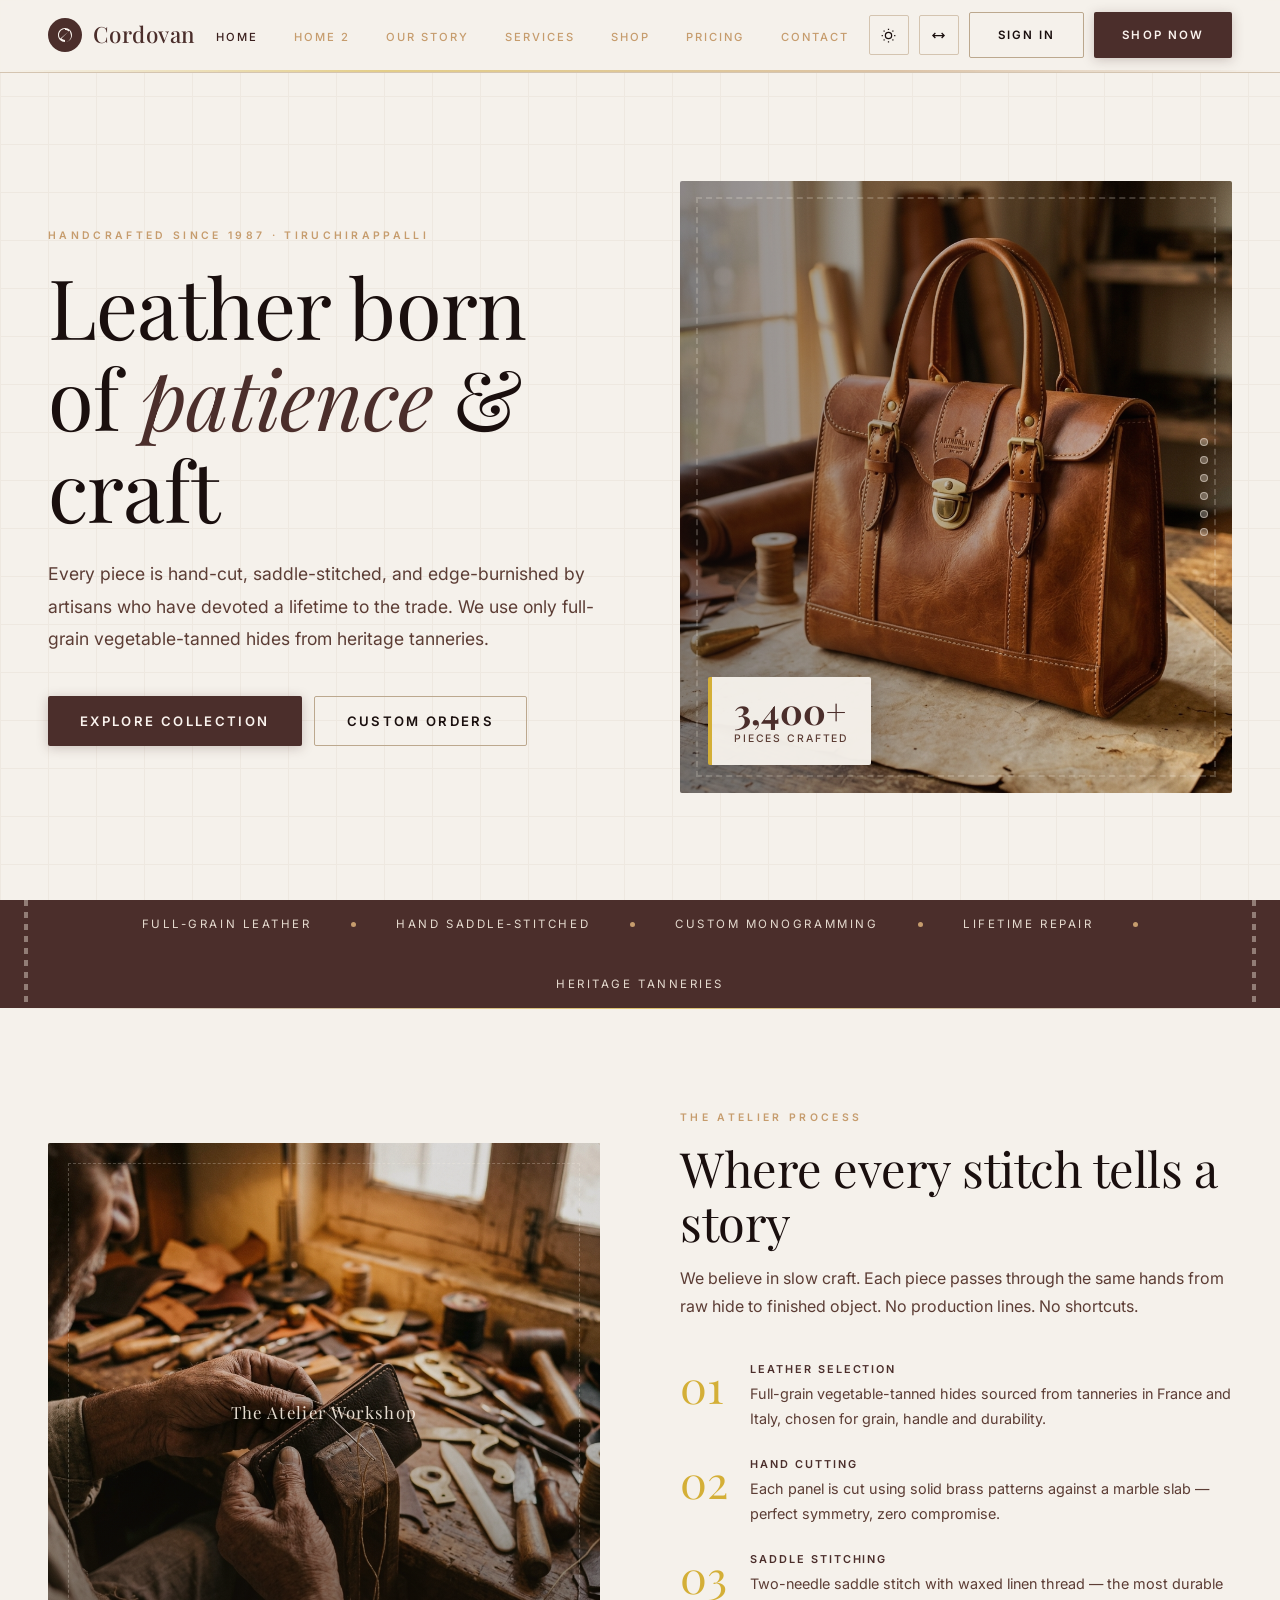
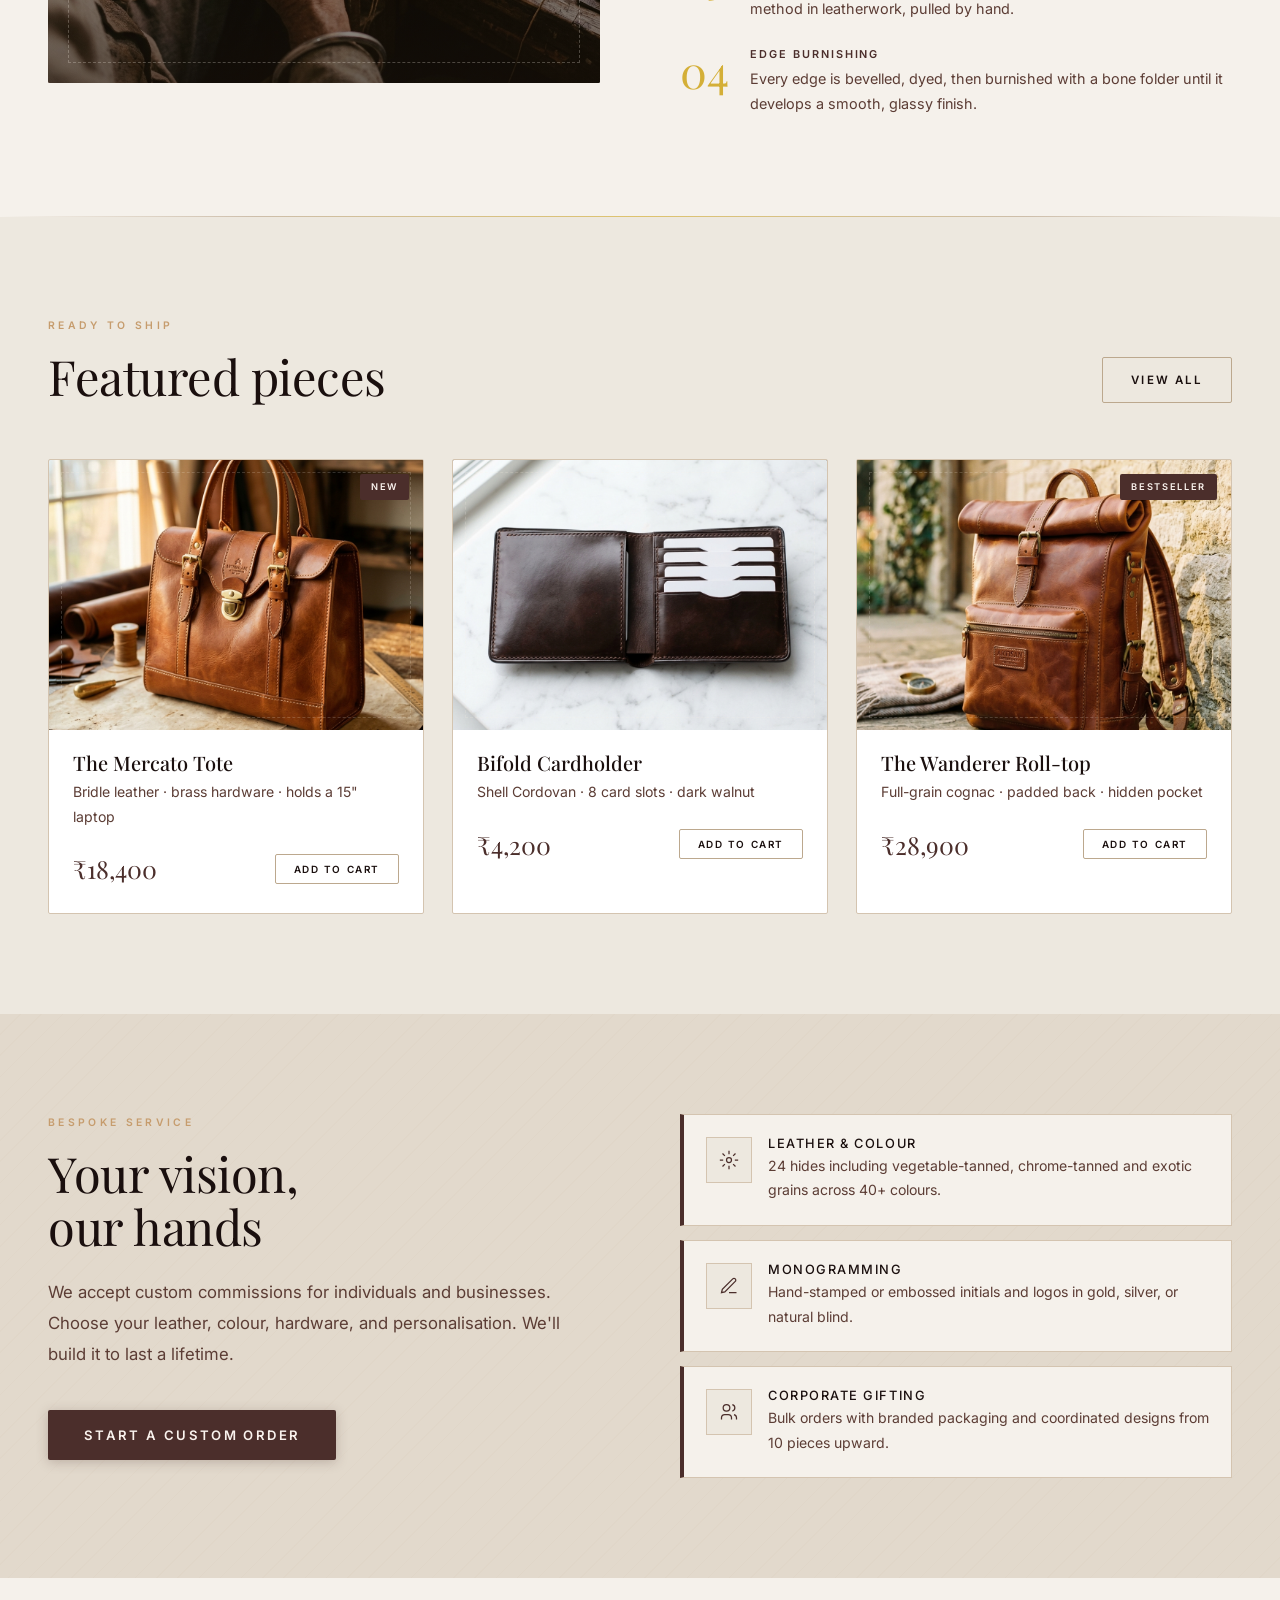
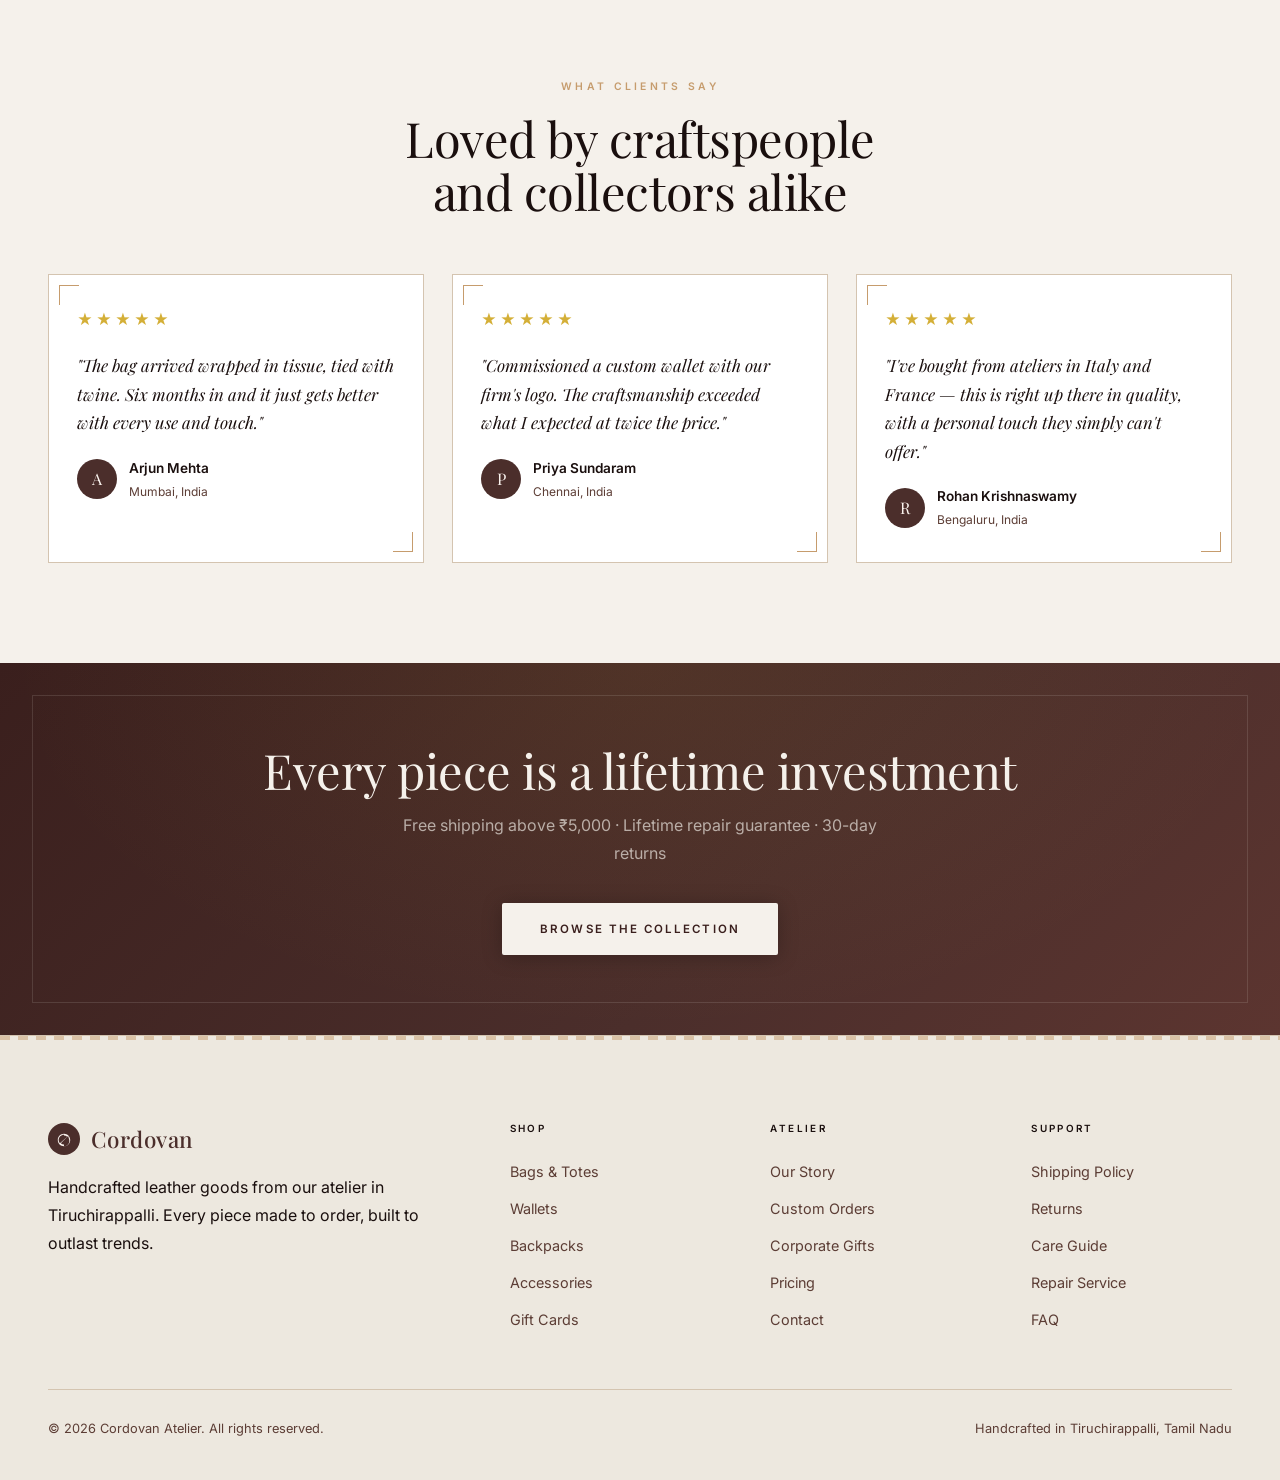
==== commit 1046d509: "first commit" ====
--- a/index.html
+++ b/index.html
@@ -256,12 +256,18 @@
   <!-- Customisation -->
   <div class="custom-bg">
     <div class="custom-inner">
-      <span class="eyebrow">Bespoke Service</span>
-      <h2>Your vision,<br />our hands</h2>
-      <div class="custom-grid">
-        <p style="font-size:1.05rem;line-height:1.85;color:var(--ink-mid);max-width:50ch;">We accept custom commissions
-          for individuals and businesses. Choose your leather, colour, hardware, and personalisation. We'll build it to
-          last a lifetime.</p>
+      <div class="custom-grid" style="margin-top: 0;">
+        <div class="custom-text-col">
+          <span class="eyebrow">Bespoke Service</span>
+          <h2>Your vision,<br />our hands</h2>
+          <p style="font-size:1.05rem;line-height:1.85;color:var(--ink-mid);max-width:50ch;margin-top:24px;">We accept custom commissions
+            for individuals and businesses. Choose your leather, colour, hardware, and personalisation. We'll build it to
+            last a lifetime.</p>
+          <div style="margin-top:40px">
+            <button class="btn-hide" style="height:50px;padding:0 36px;font-size:.82rem" onclick="showPage('contact')">Start
+              a Custom Order</button>
+          </div>
+        </div>
         <div class="option-list">
           <div class="option-card">
             <div class="option-icon"><svg viewBox="0 0 24 24" fill="none" stroke="currentColor" stroke-width="1.5">
@@ -295,10 +301,6 @@
             </div>
           </div>
         </div>
-      </div>
-      <div style="margin-top:40px">
-        <button class="btn-hide" style="height:50px;padding:0 36px;font-size:.82rem" onclick="showPage('contact')">Start
-          a Custom Order</button>
       </div>
     </div>
   </div>
--- a/assets/css/style.css
+++ b/assets/css/style.css
@@ -1,36 +1,50 @@
 /* ━━━━━━━━━━━━━━━━ EARTHY LUXURY THEME VARIABLES ━━━━━━━━━━━━━━━━ */
 :root {
   /* Brand palette – Earthy Luxury */
-  --hide:      #4B2E2B;   /* deep burgundy-brown – primary */
-  --hide-deep: #3A1F1D;   /* darkened primary */
-  --wax:       #C69C6D;   /* warm caramel – secondary */
-  --burnish:   #D4AF37;   /* gold accent */
-  --thread:    #C69C6D;   /* decorative line colour */
+  --hide: #4B2E2B;
+  /* deep burgundy-brown – primary */
+  --hide-deep: #3A1F1D;
+  /* darkened primary */
+  --wax: #C69C6D;
+  /* warm caramel – secondary */
+  --burnish: #D4AF37;
+  /* gold accent */
+  --thread: #C69C6D;
+  /* decorative line colour */
 
   /* Surface palette */
-  --parch:     #F5F1EB;   /* warm cream – page bg */
-  --parch2:    #EDE8DF;   /* slightly deeper cream – alt sections */
-  --parch3:    #E2D9CC;   /* muted linen – card/panel tones */
-  --vellum:    #FAF8F4;   /* near-white card surface */
+  --parch: #F5F1EB;
+  /* warm cream – page bg */
+  --parch2: #EDE8DF;
+  /* slightly deeper cream – alt sections */
+  --parch3: #E2D9CC;
+  /* muted linen – card/panel tones */
+  --vellum: #FAF8F4;
+  /* near-white card surface */
 
   /* Text */
-  --ink:       #1A0F0E;   /* near-black heading text */
-  --ink-mid:   #5C3D35;   /* muted body text */
-  --ink-light: #9C7060;   /* placeholder / subtle text */
+  --ink: #1A0F0E;
+  /* near-black heading text */
+  --ink-mid: #5C3D35;
+  /* muted body text */
+  --ink-light: #9C7060;
+  /* placeholder / subtle text */
 
   /* Structural */
-  --seam:      #D4C4B0;   /* light border */
-  --seam2:     #BCA88E;   /* medium border */
-  --card-bg:   #FFFFFF;
-  --nav-bg:    rgba(245,241,235,0.97);
-  --shadow:    0 8px 48px rgba(75,46,43,0.12);
-  --radius:    2px;
+  --seam: #D4C4B0;
+  /* light border */
+  --seam2: #BCA88E;
+  /* medium border */
+  --card-bg: #FFFFFF;
+  --nav-bg: rgba(245, 241, 235, 0.97);
+  --shadow: 0 8px 48px rgba(75, 46, 43, 0.12);
+  --radius: 2px;
 
   /* Typography */
   --font-display: 'Playfair Display', Georgia, serif;
-  --font-serif:   'Playfair Display', Georgia, serif;
-  --font-body:    'Inter', system-ui, sans-serif;
-  --font-ui:      'Inter', system-ui, sans-serif;
+  --font-serif: 'Playfair Display', Georgia, serif;
+  --font-body: 'Inter', system-ui, sans-serif;
+  --font-ui: 'Inter', system-ui, sans-serif;
 }
 
 /* ━━━━━━━━━━━━━━━━ LEATHER TEXTURE PATTERNS ━━━━━━━━━━━━━━━━ */
@@ -40,38 +54,49 @@
   outline: 1px solid var(--seam2);
   outline-offset: -6px;
 }
+
 /* Tooled background for hero/section */
 .tooled-bg {
   background-color: var(--parch2);
   background-image:
-    repeating-linear-gradient(
-      0deg,
+    repeating-linear-gradient(0deg,
       transparent,
       transparent 23px,
       var(--seam) 23px,
-      var(--seam) 24px
-    ),
-    repeating-linear-gradient(
-      90deg,
+      var(--seam) 24px),
+    repeating-linear-gradient(90deg,
       transparent,
       transparent 23px,
       var(--seam) 23px,
-      var(--seam) 24px
-    );
+      var(--seam) 24px);
   background-size: 24px 24px;
   opacity: 1;
 }
+
 /* Grain overlay */
 .grain::after {
-  content:'';
-  position:absolute;inset:0;pointer-events:none;
+  content: '';
+  position: absolute;
+  inset: 0;
+  pointer-events: none;
   background-image: url("data:image/svg+xml,%3Csvg xmlns='http://www.w3.org/2000/svg' width='200' height='200'%3E%3Cfilter id='n'%3E%3CfeTurbulence type='fractalNoise' baseFrequency='0.65' numOctaves='3' stitchTiles='stitch'/%3E%3C/filter%3E%3Crect width='200' height='200' filter='url(%23n)' opacity='0.04'/%3E%3C/svg%3E");
   background-size: 200px 200px;
 }
 
 /* ━━━━━━━━━━━━━━━━ RESET ━━━━━━━━━━━━━━━━ */
-*, *::before, *::after { box-sizing:border-box; margin:0; padding:0; }
-html { scroll-behavior:smooth; overflow-x:hidden; }
+*,
+*::before,
+*::after {
+  box-sizing: border-box;
+  margin: 0;
+  padding: 0;
+}
+
+html {
+  scroll-behavior: smooth;
+  overflow-x: hidden;
+}
+
 body {
   font-family: var(--font-body);
   background: var(--parch);
@@ -81,895 +106,2212 @@
   transition: background .35s, color .35s;
   overflow-x: hidden;
 }
-img { max-width:100%; display:block; }
-a { text-decoration:none; color:inherit; }
-ul { list-style:none; }
+
+img {
+  max-width: 100%;
+  display: block;
+}
+
+a {
+  text-decoration: none;
+  color: inherit;
+}
+
+ul {
+  list-style: none;
+}
 
 /* ━━━━━━━━━━━━━━━━ TYPOGRAPHY ━━━━━━━━━━━━━━━━ */
-h1,h2,h3,h4 { font-family: var(--font-display); font-weight:500; line-height:1.1; }
-h1 { font-size:clamp(2.8rem,6.5vw,5.4rem); font-weight:400; letter-spacing:-.01em; }
-h2 { font-size:clamp(1.9rem,3.8vw,3.2rem); font-weight:400; letter-spacing:-.01em; }
-h3 { font-size:1.55rem; font-weight:500; }
-h4 { font-size:1.1rem; font-weight:500; }
-.serif { font-family: var(--font-serif); }
+h1,
+h2,
+h3,
+h4 {
+  font-family: var(--font-display);
+  font-weight: 500;
+  line-height: 1.1;
+}
+
+h1 {
+  font-size: clamp(2.8rem, 6.5vw, 5.4rem);
+  font-weight: 400;
+  letter-spacing: -.01em;
+}
+
+h2 {
+  font-size: clamp(1.9rem, 3.8vw, 3.2rem);
+  font-weight: 400;
+  letter-spacing: -.01em;
+}
+
+h3 {
+  font-size: 1.55rem;
+  font-weight: 500;
+}
+
+h4 {
+  font-size: 1.1rem;
+  font-weight: 500;
+}
+
+.serif {
+  font-family: var(--font-serif);
+}
+
 .eyebrow {
   font-family: var(--font-ui);
-  font-size:.65rem; letter-spacing:.32em; text-transform:uppercase; font-weight:600;
-  color: var(--wax); display:block; margin-bottom:14px;
-}
-p, li { font-family: var(--font-body); font-weight:400; }
-p.body { color: var(--ink-mid); max-width:58ch; }
+  font-size: .65rem;
+  letter-spacing: .32em;
+  text-transform: uppercase;
+  font-weight: 600;
+  color: var(--wax);
+  display: block;
+  margin-bottom: 14px;
+}
+
+p,
+li {
+  font-family: var(--font-body);
+  font-weight: 400;
+}
+
+p.body {
+  color: var(--ink-mid);
+  max-width: 58ch;
+}
 
 /* ━━━━━━━━━━━━━━━━ BUTTONS ━━━━━━━━━━━━━━━━ */
 .btn-hide {
-  background: var(--hide); color:#FAF3EE;
-  border:none; padding:0 28px; height:46px;
-  font-family:var(--font-ui); font-size:.72rem; font-weight:600;
-  letter-spacing:.18em; text-transform:uppercase;
-  cursor:pointer; border-radius:var(--radius);
+  background: var(--hide);
+  color: #FAF3EE;
+  border: none;
+  padding: 0 28px;
+  height: 46px;
+  font-family: var(--font-ui);
+  font-size: .72rem;
+  font-weight: 600;
+  letter-spacing: .18em;
+  text-transform: uppercase;
+  cursor: pointer;
+  border-radius: var(--radius);
   transition: background .25s, box-shadow .25s, transform .15s;
-  position:relative; overflow:hidden;
-  display:inline-flex; align-items:center; justify-content:center;
-  box-shadow: 0 2px 12px rgba(75,46,43,.25);
-}
-.btn-hide:hover { background: var(--hide-deep); box-shadow: 0 4px 20px rgba(75,46,43,.35); }
-.btn-hide:active { transform:scale(.98); }
+  position: relative;
+  overflow: hidden;
+  display: inline-flex;
+  align-items: center;
+  justify-content: center;
+  box-shadow: 0 2px 12px rgba(75, 46, 43, .25);
+}
+
+.btn-hide:hover {
+  background: var(--hide-deep);
+  box-shadow: 0 4px 20px rgba(75, 46, 43, .35);
+}
+
+.btn-hide:active {
+  transform: scale(.98);
+}
 
 .btn-outline {
-  background:transparent; color: var(--ink);
-  border:1.5px solid var(--seam2); padding:0 28px; height:46px;
-  font-family:var(--font-ui); font-size:.72rem; font-weight:600;
-  letter-spacing:.18em; text-transform:uppercase;
-  cursor:pointer; border-radius:var(--radius);
-  transition:border-color .25s, color .25s;
-  display:inline-flex; align-items:center; justify-content:center;
-}
-.btn-outline:hover { border-color:var(--hide); color:var(--hide); }
+  background: transparent;
+  color: var(--ink);
+  border: 1.5px solid var(--seam2);
+  padding: 0 28px;
+  height: 46px;
+  font-family: var(--font-ui);
+  font-size: .72rem;
+  font-weight: 600;
+  letter-spacing: .18em;
+  text-transform: uppercase;
+  cursor: pointer;
+  border-radius: var(--radius);
+  transition: border-color .25s, color .25s;
+  display: inline-flex;
+  align-items: center;
+  justify-content: center;
+}
+
+.btn-outline:hover {
+  border-color: var(--hide);
+  color: var(--hide);
+}
 
 .btn-icon {
-  width:40px; height:40px;
-  border:1.5px solid var(--seam); border-radius:var(--radius);
-  background:transparent; cursor:pointer; color:var(--ink);
-  display:flex; align-items:center; justify-content:center;
-  transition:border-color .2s, background .2s;
-}
-.btn-icon:hover { border-color:var(--hide); background:var(--parch2); }
-.btn-icon svg { width:15px; height:15px; }
+  width: 40px;
+  height: 40px;
+  border: 1.5px solid var(--seam);
+  border-radius: var(--radius);
+  background: transparent;
+  cursor: pointer;
+  color: var(--ink);
+  display: flex;
+  align-items: center;
+  justify-content: center;
+  transition: border-color .2s, background .2s;
+}
+
+.btn-icon:hover {
+  border-color: var(--hide);
+  background: var(--parch2);
+}
+
+.btn-icon svg {
+  width: 15px;
+  height: 15px;
+}
 
 /* ━━━━━━━━━━━━━━━━ NAV ━━━━━━━━━━━━━━━━ */
 nav {
-  position:fixed; top:0; left:0; right:0; z-index:1000;
-  background:var(--nav-bg);
-  backdrop-filter:blur(16px) saturate(1.4);
-  border-bottom:1px solid var(--seam);
-  transition:background .35s;
-}
+  position: fixed;
+  top: 0;
+  left: 0;
+  right: 0;
+  z-index: 1000;
+  background: var(--nav-bg);
+  backdrop-filter: blur(16px) saturate(1.4);
+  border-bottom: 1px solid var(--seam);
+  transition: background .35s;
+}
+
 nav::after {
-  content:'';
-  display:block; height:2px;
+  content: '';
+  display: block;
+  height: 2px;
   background: linear-gradient(90deg, transparent 0%, var(--burnish) 30%, var(--thread) 70%, transparent 100%);
-  opacity:.55;
-}
+  opacity: .55;
+}
+
 .nav-inner {
-  max-width:1320px; margin:0 auto;
-  display:flex; align-items:center; justify-content:space-between;
-  padding:0 48px; height:70px;
-}
+  max-width: 1320px;
+  margin: 0 auto;
+  display: flex;
+  align-items: center;
+  justify-content: space-between;
+  padding: 0 48px;
+  height: 70px;
+}
+
 .logo {
-  display:flex; align-items:center; gap:11px; cursor:pointer;
-  font-family:var(--font-display); font-size:1.4rem; font-weight:500;
-  color:var(--hide); letter-spacing:.02em;
-}
+  display: flex;
+  align-items: center;
+  gap: 11px;
+  cursor: pointer;
+  font-family: var(--font-display);
+  font-size: 1.4rem;
+  font-weight: 500;
+  color: var(--hide);
+  letter-spacing: .02em;
+}
+
 .logo-mark {
-  width:34px; height:34px; border-radius:50%;
-  background:var(--hide);
-  display:flex; align-items:center; justify-content:center;
-  flex-shrink:0;
-}
-.logo-mark svg { fill:#FAF3EE; }
+  width: 34px;
+  height: 34px;
+  border-radius: 50%;
+  background: var(--hide);
+  display: flex;
+  align-items: center;
+  justify-content: center;
+  flex-shrink: 0;
+}
+
+.logo-mark svg {
+  fill: #FAF3EE;
+}
+
 .nav-links {
-  display:flex; align-items:center; gap:36px;
-}
+  display: flex;
+  align-items: center;
+  gap: 36px;
+}
+
 .nav-links a {
-  font-family:var(--font-ui);
-  font-size:.7rem; letter-spacing:.18em; text-transform:uppercase; font-weight:500;
-  color:var(--ink-mid); transition:color .2s; cursor:pointer;
-}
-.nav-links a:hover, .nav-links a.active { color:var(--hide); }
-.nav-actions { display:flex; align-items:center; gap:10px; }
+  font-family: var(--font-ui);
+  font-size: .7rem;
+  letter-spacing: .18em;
+  text-transform: uppercase;
+  font-weight: 500;
+  color: var(--wax);
+  transition: color .2s;
+  cursor: pointer;
+}
+
+.nav-links a:hover,
+.nav-links a.active {
+  color: var(--hide-deep);
+}
+
+.nav-actions {
+  display: flex;
+  align-items: center;
+  gap: 10px;
+}
 
 /* ━━━━━━━━━━━━━━━━ LAYOUT HELPERS ━━━━━━━━━━━━━━━━ */
 .container {
-  max-width:1320px; margin:0 auto; padding:0 48px;
-}
-section { padding:100px 0; }
-section .container { padding-top:0; padding-bottom:0; }
+  max-width: 1320px;
+  margin: 0 auto;
+  padding: 0 48px;
+}
+
+section {
+  padding: 100px 0;
+}
+
+section .container {
+  padding-top: 0;
+  padding-bottom: 0;
+}
 
 /* ━━━━━━━━━━━━━━━━ STRIP (marquee-like) ━━━━━━━━━━━━━━━━ */
 .brand-strip {
-  background:var(--hide);
-  padding:14px 48px;
-  display:flex; align-items:center; justify-content:center;
-  gap:40px; flex-wrap:wrap;
-  position:relative; overflow:hidden;
-}
-.brand-strip::before, .brand-strip::after {
-  content:'';
-  position:absolute; top:0; bottom:0;
-  width:4px;
-  background: repeating-linear-gradient(
-    180deg,
-    #FBF2E6 0, #FBF2E6 6px,
-    transparent 6px, transparent 12px
-  );
-  opacity:.4;
-}
-.brand-strip::before { left:24px; }
-.brand-strip::after  { right:24px; }
+  background: var(--hide);
+  padding: 14px 48px;
+  display: flex;
+  align-items: center;
+  justify-content: center;
+  gap: 40px;
+  flex-wrap: wrap;
+  position: relative;
+  overflow: hidden;
+}
+
+.brand-strip::before,
+.brand-strip::after {
+  content: '';
+  position: absolute;
+  top: 0;
+  bottom: 0;
+  width: 4px;
+  background: repeating-linear-gradient(180deg,
+      #FBF2E6 0, #FBF2E6 6px,
+      transparent 6px, transparent 12px);
+  opacity: .4;
+}
+
+.brand-strip::before {
+  left: 24px;
+}
+
+.brand-strip::after {
+  right: 24px;
+}
+
 .strip-item {
-  font-family:var(--font-body);
-  font-size:.72rem; letter-spacing:.22em; text-transform:uppercase;
-  color:rgba(251,242,230,.88);
-}
-.strip-lozenge { width:5px; height:5px; border-radius:50%; background:var(--thread); }
+  font-family: var(--font-body);
+  font-size: .72rem;
+  letter-spacing: .22em;
+  text-transform: uppercase;
+  color: rgba(251, 242, 230, .88);
+}
+
+.strip-lozenge {
+  width: 5px;
+  height: 5px;
+  border-radius: 50%;
+  background: var(--thread);
+}
 
 /* ━━━━━━━━━━━━━━━━ HERO ━━━━━━━━━━━━━━━━ */
 .hero-wrap {
-  padding-top:73px;
-  background:var(--parch);
-  position:relative; overflow:hidden;
-}
+  padding-top: 73px;
+  background: var(--parch);
+  position: relative;
+  overflow: hidden;
+}
+
 .hero-wrap::before {
-  content:'';
-  position:absolute; inset:0; pointer-events:none;
+  content: '';
+  position: absolute;
+  inset: 0;
+  pointer-events: none;
   background-image:
     linear-gradient(var(--seam) 1px, transparent 1px),
     linear-gradient(90deg, var(--seam) 1px, transparent 1px);
-  background-size:48px 48px;
-  opacity:.18;
-}
+  background-size: 48px 48px;
+  opacity: .18;
+}
+
 .hero-inner {
-  max-width:1320px; margin:0 auto; padding:80px 48px;
-  display:grid; grid-template-columns:1fr 1fr;
-  align-items:center; gap:80px;
-  min-height:calc(100vh - 73px);
-}
-.hero-content h1 { margin-bottom:24px; }
-.hero-content h1 em { font-style:italic; color:var(--hide); }
-.hero-content p { font-size:1.1rem; line-height:1.85; color:var(--ink-mid); margin-bottom:40px; max-width:50ch; }
-.hero-ctas { display:flex; gap:12px; flex-wrap:wrap; }
-.hero-ctas .btn-hide, .hero-ctas .btn-outline { height:50px; padding:0 32px; font-size:.82rem; }
+  max-width: 1320px;
+  margin: 0 auto;
+  padding: 80px 48px;
+  display: grid;
+  grid-template-columns: 1fr 1fr;
+  align-items: center;
+  gap: 80px;
+  min-height: calc(100vh - 73px);
+}
+
+.hero-content h1 {
+  margin-bottom: 24px;
+}
+
+.hero-content h1 em {
+  font-style: italic;
+  color: var(--hide);
+}
+
+.hero-content p {
+  font-size: 1.1rem;
+  line-height: 1.85;
+  color: var(--ink-mid);
+  margin-bottom: 40px;
+  max-width: 50ch;
+}
+
+.hero-ctas {
+  display: flex;
+  gap: 12px;
+  flex-wrap: wrap;
+}
+
+.hero-ctas .btn-hide,
+.hero-ctas .btn-outline {
+  height: 50px;
+  padding: 0 32px;
+  font-size: .82rem;
+}
 
 .hero-visual {
-  position:relative; height:68vh; min-height:480px;
-  border-radius:2px; overflow:hidden;
-}
+  position: relative;
+  height: 68vh;
+  min-height: 480px;
+  border-radius: 2px;
+  overflow: hidden;
+}
+
 .hero-visual-inner {
-  width:100%; height:100%;
+  width: 100%;
+  height: 100%;
   background: linear-gradient(145deg, #C69C6D 0%, #4B2E2B 45%, #2E1614 100%);
-  display:flex; align-items:center; justify-content:center;
-  position:relative;
-}
+  display: flex;
+  align-items: center;
+  justify-content: center;
+  position: relative;
+}
+
 /* When a real image is loaded, dim the gradient overlay */
 .hero-visual-inner.has-image {
   background: none;
 }
+
 .hero-visual-inner img.hero-img {
-  position:absolute; inset:0; width:100%; height:100%;
-  object-fit:cover; object-position:center;
-  display:block;
-}
+  position: absolute;
+  inset: 0;
+  width: 100%;
+  height: 100%;
+  object-fit: cover;
+  object-position: center;
+  display: block;
+}
+
 .hero-img-overlay {
-  position:absolute; inset:0;
-  background: linear-gradient(to right, rgba(26,15,14,.5) 0%, rgba(26,15,14,.08) 100%);
-  pointer-events:none;
-}
+  position: absolute;
+  inset: 0;
+  background: linear-gradient(to right, rgba(26, 15, 14, .5) 0%, rgba(26, 15, 14, .08) 100%);
+  pointer-events: none;
+}
+
 .hero-visual-inner::before {
-  content:'';
-  position:absolute; inset:16px; z-index:2;
-  border:2px dashed rgba(251,242,230,.2);
-  pointer-events:none;
-}
+  content: '';
+  position: absolute;
+  inset: 16px;
+  z-index: 2;
+  border: 2px dashed rgba(251, 242, 230, .2);
+  pointer-events: none;
+}
+
 .hero-visual-icon {
-  display:flex; flex-direction:column; align-items:center; gap:16px;
-  color:rgba(251,242,230,.6); position:relative; z-index:2;
-}
-.hero-visual-icon svg { width:72px; height:72px; }
+  display: flex;
+  flex-direction: column;
+  align-items: center;
+  gap: 16px;
+  color: rgba(251, 242, 230, .6);
+  position: relative;
+  z-index: 2;
+}
+
+.hero-visual-icon svg {
+  width: 72px;
+  height: 72px;
+}
+
 .hero-visual-icon span {
-  font-family:var(--font-display);
-  font-size:1rem; letter-spacing:.1em;
-  color:rgba(251,242,230,.5);
-}
+  font-family: var(--font-display);
+  font-size: 1rem;
+  letter-spacing: .1em;
+  color: rgba(251, 242, 230, .5);
+}
+
 .hero-tag {
-  position:absolute; bottom:28px; left:28px; z-index:3;
-  background:rgba(245,241,235,.97);
-  border-radius:2px; padding:16px 22px;
-  border-left:4px solid var(--burnish);
-  box-shadow: 0 4px 24px rgba(26,15,14,.2);
-}
+  position: absolute;
+  bottom: 28px;
+  left: 28px;
+  z-index: 3;
+  background: rgba(245, 241, 235, .97);
+  border-radius: 2px;
+  padding: 16px 22px;
+  border-left: 4px solid var(--burnish);
+  box-shadow: 0 4px 24px rgba(26, 15, 14, .2);
+}
+
 .hero-tag .tag-num {
-  font-family:var(--font-display); font-size:2.2rem;
-  font-weight:700; color:var(--hide); line-height:1;
-}
+  font-family: var(--font-display);
+  font-size: 2.2rem;
+  font-weight: 700;
+  color: var(--hide);
+  line-height: 1;
+}
+
 .hero-tag .tag-label {
-  font-family:var(--font-ui);
-  font-size:.65rem; letter-spacing:.18em; text-transform:uppercase; font-weight:500;
-  color:var(--ink-mid); margin-top:2px;
-}
+  font-family: var(--font-ui);
+  font-size: .65rem;
+  letter-spacing: .18em;
+  text-transform: uppercase;
+  font-weight: 500;
+  color: var(--ink-mid);
+  margin-top: 2px;
+}
+
 .punch-row {
-  position:absolute; right:24px; top:50%; transform:translateY(-50%);
-  display:flex; flex-direction:column; gap:10px; z-index:3;
-}
+  position: absolute;
+  right: 24px;
+  top: 50%;
+  transform: translateY(-50%);
+  display: flex;
+  flex-direction: column;
+  gap: 10px;
+  z-index: 3;
+}
+
 .punch-dot {
-  width:8px; height:8px; border-radius:50%;
-  background:rgba(251,242,230,.3);
-  border:1px solid rgba(251,242,230,.5);
+  width: 8px;
+  height: 8px;
+  border-radius: 50%;
+  background: rgba(251, 242, 230, .3);
+  border: 1px solid rgba(251, 242, 230, .5);
 }
 
 /* ━━━━━━━━━━━━━━━━ SECTION DIVIDER ━━━━━━━━━━━━━━━━ */
 .divider-stitch {
-  height:1px;
+  height: 1px;
   background: linear-gradient(90deg, transparent 0%, var(--seam2) 20%, var(--burnish) 50%, var(--seam2) 80%, transparent 100%);
-  opacity:.7; margin:0;
+  opacity: .7;
+  margin: 0;
 }
 
 /* ━━━━━━━━━━━━━━━━ CRAFT STORY ━━━━━━━━━━━━━━━━ */
 .craft-grid {
-  display:grid; grid-template-columns:1fr 1fr; gap:80px; align-items:center;
-}
+  display: grid;
+  grid-template-columns: 1fr 1fr;
+  gap: 80px;
+  align-items: center;
+}
+
 .craft-visual {
-  height:540px;
-  background:linear-gradient(155deg, #C69C6D 0%, #4B2E2B 55%, #2A1615 100%);
-  border-radius:2px; position:relative; overflow:hidden;
-  display:flex; align-items:center; justify-content:center;
-}
+  height: 540px;
+  background: linear-gradient(155deg, #C69C6D 0%, #4B2E2B 55%, #2A1615 100%);
+  border-radius: 2px;
+  position: relative;
+  overflow: hidden;
+  display: flex;
+  align-items: center;
+  justify-content: center;
+}
+
 .craft-visual img.craft-img {
-  position:absolute; inset:0; width:100%; height:100%;
-  object-fit:cover; object-position:center;
-  display:block;
-}
+  position: absolute;
+  inset: 0;
+  width: 100%;
+  height: 100%;
+  object-fit: cover;
+  object-position: center;
+  display: block;
+}
+
 .craft-img-overlay {
-  position:absolute; inset:0;
-  background: linear-gradient(to top, rgba(30,19,10,.6) 0%, rgba(30,19,10,.15) 60%);
-  z-index:1; pointer-events:none;
-}
+  position: absolute;
+  inset: 0;
+  background: linear-gradient(to top, rgba(30, 19, 10, .6) 0%, rgba(30, 19, 10, .15) 60%);
+  z-index: 1;
+  pointer-events: none;
+}
+
 .craft-visual::after {
-  content:'';
-  position:absolute; inset:20px; z-index:2;
-  border:1px dashed rgba(251,242,230,.25);
-  pointer-events:none;
-}
+  content: '';
+  position: absolute;
+  inset: 20px;
+  z-index: 2;
+  border: 1px dashed rgba(251, 242, 230, .25);
+  pointer-events: none;
+}
+
 .craft-visual-label {
-  color:rgba(251,242,230,.9);
-  font-family:var(--font-display);
-  font-size:1.05rem; letter-spacing:.08em; text-align:center;
-  position:relative; z-index:3;
-  text-shadow: 0 2px 12px rgba(0,0,0,.5);
-}
-.craft-visual svg { width:60px; height:60px; margin:0 auto 12px; display:block; }
-
-.craft-steps { margin-top:44px; display:flex; flex-direction:column; gap:28px; }
-.craft-step { display:flex; gap:22px; align-items:flex-start; }
+  color: rgba(251, 242, 230, .9);
+  font-family: var(--font-display);
+  font-size: 1.05rem;
+  letter-spacing: .08em;
+  text-align: center;
+  position: relative;
+  z-index: 3;
+  text-shadow: 0 2px 12px rgba(0, 0, 0, .5);
+}
+
+.craft-visual svg {
+  width: 60px;
+  height: 60px;
+  margin: 0 auto 12px;
+  display: block;
+}
+
+.craft-steps {
+  margin-top: 44px;
+  display: flex;
+  flex-direction: column;
+  gap: 28px;
+}
+
+.craft-step {
+  display: flex;
+  gap: 22px;
+  align-items: flex-start;
+}
+
 .step-num {
-  font-family:var(--font-display); font-size:2.8rem; font-weight:400;
-  color:var(--burnish); line-height:1; flex-shrink:0; width:48px;
-}
+  font-family: var(--font-display);
+  font-size: 2.8rem;
+  font-weight: 400;
+  color: var(--burnish);
+  line-height: 1;
+  flex-shrink: 0;
+  width: 48px;
+}
+
 .step-body h4 {
-  font-family:var(--font-ui);
-  font-size:.68rem; letter-spacing:.18em; text-transform:uppercase;
-  color:var(--hide); margin-bottom:6px; font-weight:600;
-}
-.step-body p { font-size:.9rem; color:var(--ink-mid); line-height:1.7; }
+  font-family: var(--font-ui);
+  font-size: .68rem;
+  letter-spacing: .18em;
+  text-transform: uppercase;
+  color: var(--hide);
+  margin-bottom: 6px;
+  font-weight: 600;
+}
+
+.step-body p {
+  font-size: .9rem;
+  color: var(--ink-mid);
+  line-height: 1.7;
+}
 
 /* ━━━━━━━━━━━━━━━━ PRODUCTS ━━━━━━━━━━━━━━━━ */
-.section-alt { background:var(--parch2); }
+.section-alt {
+  background: var(--parch2);
+}
+
 .products-header {
-  display:flex; justify-content:space-between; align-items:flex-end; margin-bottom:56px;
-}
-.product-grid { display:grid; grid-template-columns:repeat(3,1fr); gap:28px; }
+  display: flex;
+  justify-content: space-between;
+  align-items: flex-end;
+  margin-bottom: 56px;
+}
+
+.product-grid {
+  display: grid;
+  grid-template-columns: repeat(3, 1fr);
+  gap: 28px;
+}
 
 .product-card {
-  background:var(--card-bg); border:1px solid var(--seam);
-  border-radius:var(--radius); overflow:hidden;
-  transition:box-shadow .3s, transform .3s; cursor:pointer;
-}
-.product-card:hover { box-shadow:var(--shadow); transform:translateY(-5px); }
+  background: var(--card-bg);
+  border: 1px solid var(--seam);
+  border-radius: var(--radius);
+  overflow: hidden;
+  transition: box-shadow .3s, transform .3s;
+  cursor: pointer;
+}
+
+.product-card:hover {
+  box-shadow: var(--shadow);
+  transform: translateY(-5px);
+}
 
 .product-img {
-  height:270px;
-  display:flex; align-items:center; justify-content:center;
-  font-family:var(--font-display); font-size:5rem; color:transparent;
-  position:relative; overflow:hidden;
-}
-.product-img.tan  { background:linear-gradient(135deg,#C69C6D,#4B2E2B); }
-.product-img.dark { background:linear-gradient(135deg,#3A1F1D,#20100F); }
-.product-img.cog  { background:linear-gradient(135deg,#8B6040,#4B2E2B); }
-.product-img svg { width:52px; height:52px; color:rgba(245,241,235,.35); position:relative; z-index:1; }
+  height: 270px;
+  display: flex;
+  align-items: center;
+  justify-content: center;
+  font-family: var(--font-display);
+  font-size: 5rem;
+  color: transparent;
+  position: relative;
+  overflow: hidden;
+}
+
+.product-img.tan {
+  background: linear-gradient(135deg, #C69C6D, #4B2E2B);
+}
+
+.product-img.dark {
+  background: linear-gradient(135deg, #3A1F1D, #20100F);
+}
+
+.product-img.cog {
+  background: linear-gradient(135deg, #8B6040, #4B2E2B);
+}
+
+.product-img svg {
+  width: 52px;
+  height: 52px;
+  color: rgba(245, 241, 235, .35);
+  position: relative;
+  z-index: 1;
+}
+
 /* Real product images */
 .product-img img.prod-img {
-  position:absolute; inset:0; width:100%; height:100%;
-  object-fit:cover; object-position:center;
-  display:block; transition:transform .4s ease;
-}
-.product-card:hover .prod-img { transform:scale(1.04); }
+  position: absolute;
+  inset: 0;
+  width: 100%;
+  height: 100%;
+  object-fit: cover;
+  object-position: center;
+  display: block;
+  transition: transform .4s ease;
+}
+
+.product-card:hover .prod-img {
+  transform: scale(1.04);
+}
+
 .product-img::before {
-  content:'';
-  position:absolute; inset:12px; z-index:2;
-  border:1px dashed rgba(251,242,230,.18);
-  pointer-events:none;
-}
+  content: '';
+  position: absolute;
+  inset: 12px;
+  z-index: 2;
+  border: 1px dashed rgba(251, 242, 230, .18);
+  pointer-events: none;
+}
+
 .product-badge {
-  position:absolute; top:14px; right:14px;
-  background:var(--hide); color:#FAF3EE;
-  font-family:var(--font-ui);
-  font-size:.58rem; letter-spacing:.18em; text-transform:uppercase; font-weight:600;
-  padding:5px 11px; border-radius:2px;
-}
-.product-info { padding:22px 24px; }
-.product-info h3 { font-size:1.25rem; margin-bottom:6px; }
-.product-info p { font-size:.88rem; color:var(--ink-mid); margin-bottom:18px; }
-.product-footer { display:flex; justify-content:space-between; align-items:center; }
-.price { font-family:var(--font-display); font-size:1.55rem; color:var(--hide); }
+  position: absolute;
+  top: 14px;
+  right: 14px;
+  background: var(--hide);
+  color: #FAF3EE;
+  font-family: var(--font-ui);
+  font-size: .58rem;
+  letter-spacing: .18em;
+  text-transform: uppercase;
+  font-weight: 600;
+  padding: 5px 11px;
+  border-radius: 2px;
+}
+
+.product-info {
+  padding: 22px 24px;
+}
+
+.product-info h3 {
+  font-size: 1.25rem;
+  margin-bottom: 6px;
+}
+
+.product-info p {
+  font-size: .88rem;
+  color: var(--ink-mid);
+  margin-bottom: 18px;
+}
+
+.product-footer {
+  display: flex;
+  justify-content: space-between;
+  align-items: center;
+}
+
+.price {
+  font-family: var(--font-display);
+  font-size: 1.55rem;
+  color: var(--hide);
+}
+
 .btn-cart {
-  background:transparent; border:1.5px solid var(--seam2);
-  padding:8px 18px; font-family:var(--font-ui); font-weight:600;
-  font-size:.62rem; letter-spacing:.16em; text-transform:uppercase;
-  cursor:pointer; color:var(--ink); transition:all .25s;
-  border-radius:var(--radius);
-}
-.btn-cart:hover { background:var(--hide); color:#FAF3EE; border-color:var(--hide); }
+  background: transparent;
+  border: 1.5px solid var(--seam2);
+  padding: 8px 18px;
+  font-family: var(--font-ui);
+  font-weight: 600;
+  font-size: .62rem;
+  letter-spacing: .16em;
+  text-transform: uppercase;
+  cursor: pointer;
+  color: var(--ink);
+  transition: all .25s;
+  border-radius: var(--radius);
+}
+
+.btn-cart:hover {
+  background: var(--hide);
+  color: #FAF3EE;
+  border-color: var(--hide);
+}
 
 /* ━━━━━━━━━━━━━━━━ CUSTOMISATION ━━━━━━━━━━━━━━━━ */
 .custom-bg {
-  background:var(--parch3);
-  position:relative; overflow:hidden;
-}
+  background: var(--parch3);
+  position: relative;
+  overflow: hidden;
+}
+
 .custom-bg::before {
-  content:'';
-  position:absolute; inset:0; pointer-events:none;
-  background: repeating-linear-gradient(
-    -45deg,
-    transparent, transparent 14px,
-    var(--seam) 14px, var(--seam) 15px
-  );
-  opacity:.12;
-}
-.custom-inner { max-width:1320px; margin:0 auto; padding:100px 48px; position:relative; }
-.custom-grid { display:grid; grid-template-columns:1fr 1fr; gap:80px; align-items:start; margin-top:56px; }
-.option-list { display:flex; flex-direction:column; gap:14px; }
+  content: '';
+  position: absolute;
+  inset: 0;
+  pointer-events: none;
+  background: repeating-linear-gradient(-45deg,
+      transparent, transparent 14px,
+      var(--seam) 14px, var(--seam) 15px);
+  opacity: .12;
+}
+
+.custom-inner {
+  max-width: 1320px;
+  margin: 0 auto;
+  padding: 100px 48px;
+  position: relative;
+}
+
+.custom-grid {
+  display: grid;
+  grid-template-columns: 1fr 1fr;
+  gap: 80px;
+  align-items: start;
+  margin-top: 56px;
+}
+
+.option-list {
+  display: flex;
+  flex-direction: column;
+  gap: 14px;
+}
+
 .option-card {
-  display:flex; gap:16px; padding:22px;
-  background:var(--parch); border:1px solid var(--seam);
-  border-left:4px solid var(--hide);
-  transition:border-color .2s, box-shadow .2s;
-}
-.option-card:hover { box-shadow:0 2px 20px rgba(139,90,43,.1); }
+  display: flex;
+  gap: 16px;
+  padding: 22px;
+  background: var(--parch);
+  border: 1px solid var(--seam);
+  border-left: 4px solid var(--hide);
+  transition: border-color .2s, box-shadow .2s;
+}
+
+.option-card:hover {
+  box-shadow: 0 2px 20px rgba(139, 90, 43, .1);
+}
+
 .option-icon {
-  width:46px; height:46px; flex-shrink:0;
-  background:var(--parch2); border:1px solid var(--seam);
-  display:flex; align-items:center; justify-content:center; color:var(--hide);
-}
-.option-icon svg { width:20px; height:20px; }
+  width: 46px;
+  height: 46px;
+  flex-shrink: 0;
+  background: var(--parch2);
+  border: 1px solid var(--seam);
+  display: flex;
+  align-items: center;
+  justify-content: center;
+  color: var(--hide);
+}
+
+.option-icon svg {
+  width: 20px;
+  height: 20px;
+}
+
 .option-text h4 {
-  font-family:var(--font-body);
-  font-size:.8rem; letter-spacing:.12em; text-transform:uppercase;
-  color:var(--ink); font-weight:500; margin-bottom:3px;
-}
-.option-text p { font-size:.88rem; color:var(--ink-mid); }
+  font-family: var(--font-body);
+  font-size: .8rem;
+  letter-spacing: .12em;
+  text-transform: uppercase;
+  color: var(--ink);
+  font-weight: 500;
+  margin-bottom: 3px;
+}
+
+.option-text p {
+  font-size: .88rem;
+  color: var(--ink-mid);
+}
 
 /* ━━━━━━━━━━━━━━━━ TESTIMONIALS ━━━━━━━━━━━━━━━━ */
-.testi-grid { display:grid; grid-template-columns:repeat(3,1fr); gap:28px; margin-top:56px; }
+.testi-grid {
+  display: grid;
+  grid-template-columns: repeat(3, 1fr);
+  gap: 28px;
+  margin-top: 56px;
+}
+
 .testi-card {
-  background:var(--card-bg); border:1px solid var(--seam);
-  padding:32px 28px; position:relative;
-}
-.testi-card::before, .testi-card::after {
-  content:'';
-  position:absolute; width:20px; height:20px;
-  border-color:var(--thread); border-style:solid;
-}
-.testi-card::before { top:10px; left:10px; border-width:1px 0 0 1px; }
-.testi-card::after  { bottom:10px; right:10px; border-width:0 1px 1px 0; }
-
-.testi-stars { color:var(--burnish); font-size:.95rem; letter-spacing:3px; margin-bottom:18px; }
+  background: var(--card-bg);
+  border: 1px solid var(--seam);
+  padding: 32px 28px;
+  position: relative;
+}
+
+.testi-card::before,
+.testi-card::after {
+  content: '';
+  position: absolute;
+  width: 20px;
+  height: 20px;
+  border-color: var(--thread);
+  border-style: solid;
+}
+
+.testi-card::before {
+  top: 10px;
+  left: 10px;
+  border-width: 1px 0 0 1px;
+}
+
+.testi-card::after {
+  bottom: 10px;
+  right: 10px;
+  border-width: 0 1px 1px 0;
+}
+
+.testi-stars {
+  color: var(--burnish);
+  font-size: .95rem;
+  letter-spacing: 3px;
+  margin-bottom: 18px;
+}
+
 .testi-card blockquote {
-  font-family:var(--font-display); font-style:italic;
-  font-size:1.05rem; line-height:1.7; color:var(--ink); margin-bottom:20px;
-}
-.reviewer { display:flex; align-items:center; gap:12px; }
+  font-family: var(--font-display);
+  font-style: italic;
+  font-size: 1.05rem;
+  line-height: 1.7;
+  color: var(--ink);
+  margin-bottom: 20px;
+}
+
+.reviewer {
+  display: flex;
+  align-items: center;
+  gap: 12px;
+}
+
 .reviewer-init {
-  width:40px; height:40px; border-radius:50%;
-  background:var(--hide); display:flex; align-items:center; justify-content:center;
-  font-family:var(--font-display); font-size:1rem; color:#FAF3EE;
-}
-.reviewer-name { font-size:.85rem; font-weight:600; font-family:var(--font-ui); }
-.reviewer-loc  { font-size:.75rem; color:var(--ink-mid); font-family:var(--font-body); }
+  width: 40px;
+  height: 40px;
+  border-radius: 50%;
+  background: var(--hide);
+  display: flex;
+  align-items: center;
+  justify-content: center;
+  font-family: var(--font-display);
+  font-size: 1rem;
+  color: #FAF3EE;
+}
+
+.reviewer-name {
+  font-size: .85rem;
+  font-weight: 600;
+  font-family: var(--font-ui);
+}
+
+.reviewer-loc {
+  font-size: .75rem;
+  color: var(--ink-mid);
+  font-family: var(--font-body);
+}
 
 /* ━━━━━━━━━━━━━━━━ CTA BANNER ━━━━━━━━━━━━━━━━ */
 .cta-banner {
   background: linear-gradient(135deg, #3A1F1D 0%, #4B2E2B 60%, #5C3530 100%);
-  padding:80px 48px; text-align:center;
-  position:relative; overflow:hidden;
-}
+  padding: 80px 48px;
+  text-align: center;
+  position: relative;
+  overflow: hidden;
+}
+
 .cta-banner::before {
-  content:'';
-  position:absolute; inset:0;
-  background: radial-gradient(ellipse at center top, rgba(212,175,55,.08) 0%, transparent 70%);
-}
+  content: '';
+  position: absolute;
+  inset: 0;
+  background: radial-gradient(ellipse at center top, rgba(212, 175, 55, .08) 0%, transparent 70%);
+}
+
 .cta-banner::after {
-  content:'';
-  position:absolute; inset:32px;
-  border:1px solid rgba(245,241,235,.12);
-  pointer-events:none;
-}
-.cta-banner h2 { color:#F5F1EB; position:relative; z-index:1; margin-bottom:14px; }
-.cta-banner p  { color:rgba(245,241,235,.65); text-align:center; margin:0 auto 36px; position:relative; z-index:1; max-width:52ch; }
+  content: '';
+  position: absolute;
+  inset: 32px;
+  border: 1px solid rgba(245, 241, 235, .12);
+  pointer-events: none;
+}
+
+.cta-banner h2 {
+  color: #F5F1EB;
+  position: relative;
+  z-index: 1;
+  margin-bottom: 14px;
+}
+
+.cta-banner p {
+  color: rgba(245, 241, 235, .65);
+  text-align: center;
+  margin: 0 auto 36px;
+  position: relative;
+  z-index: 1;
+  max-width: 52ch;
+}
+
 .cta-banner .btn-parch {
-  background:#F5F1EB; color:var(--hide-deep);
-  border:none; padding:0 38px; height:52px;
-  font-family:var(--font-ui); font-size:.72rem; font-weight:600;
-  letter-spacing:.18em; text-transform:uppercase;
-  cursor:pointer; border-radius:var(--radius);
-  transition:all .25s; position:relative; z-index:1;
-  box-shadow:0 2px 20px rgba(0,0,0,.25);
-}
-.cta-banner .btn-parch:hover { background:#fff; box-shadow:0 4px 28px rgba(0,0,0,.35); }
+  background: #F5F1EB;
+  color: var(--hide-deep);
+  border: none;
+  padding: 0 38px;
+  height: 52px;
+  font-family: var(--font-ui);
+  font-size: .72rem;
+  font-weight: 600;
+  letter-spacing: .18em;
+  text-transform: uppercase;
+  cursor: pointer;
+  border-radius: var(--radius);
+  transition: all .25s;
+  position: relative;
+  z-index: 1;
+  box-shadow: 0 2px 20px rgba(0, 0, 0, .25);
+}
+
+.cta-banner .btn-parch:hover {
+  background: #fff;
+  box-shadow: 0 4px 28px rgba(0, 0, 0, .35);
+}
 
 /* ━━━━━━━━━━━━━━━━ FOOTER ━━━━━━━━━━━━━━━━ */
 footer {
-  background:var(--parch2);
-  border-top:1px solid var(--seam);
-  padding:80px 48px 40px;
-}
+  background: var(--parch2);
+  border-top: 1px solid var(--seam);
+  padding: 80px 48px 40px;
+}
+
 footer::before {
-  content:'';
-  display:block; height:4px; margin-bottom:0;
-  background: repeating-linear-gradient(
-    90deg,
-    var(--thread) 0, var(--thread) 10px,
-    transparent 10px, transparent 18px
-  );
-  opacity:.5; margin:-80px -48px 80px;
-}
-.footer-inner { max-width:1320px; margin:0 auto; }
+  content: '';
+  display: block;
+  height: 4px;
+  margin-bottom: 0;
+  background: repeating-linear-gradient(90deg,
+      var(--thread) 0, var(--thread) 10px,
+      transparent 10px, transparent 18px);
+  opacity: .5;
+  margin: -80px -48px 80px;
+}
+
+.footer-inner {
+  max-width: 1320px;
+  margin: 0 auto;
+}
+
 .footer-grid {
-  display:grid; grid-template-columns:2fr 1fr 1fr 1fr;
-  gap:60px; margin-bottom:56px;
-}
-.footer-brand p { font-size:.9rem; color:var(--ink-mid); margin-top:14px; }
+  display: grid;
+  grid-template-columns: 2fr 1fr 1fr 1fr;
+  gap: 60px;
+  margin-bottom: 56px;
+}
+
+.footer-brand p {
+  font-size: .9rem;
+  color: var(--ink-mid);
+  margin-top: 14px;
+}
+
 .footer-col h5 {
-  font-family:var(--font-ui);
-  font-size:.62rem; letter-spacing:.24em; text-transform:uppercase; font-weight:600;
-  color:var(--ink); margin-bottom:20px;
-}
-.footer-col ul { display:flex; flex-direction:column; gap:9px; }
+  font-family: var(--font-ui);
+  font-size: .62rem;
+  letter-spacing: .24em;
+  text-transform: uppercase;
+  font-weight: 600;
+  color: var(--ink);
+  margin-bottom: 20px;
+}
+
+.footer-col ul {
+  display: flex;
+  flex-direction: column;
+  gap: 9px;
+}
+
 .footer-col ul li a {
-  font-size:.9rem; color:var(--ink-mid);
-  cursor:pointer; transition:color .2s;
-}
-.footer-col ul li a:hover { color:var(--hide); }
+  font-size: .9rem;
+  color: var(--ink-mid);
+  cursor: pointer;
+  transition: color .2s;
+}
+
+.footer-col ul li a:hover {
+  color: var(--hide);
+}
+
 .footer-bottom {
-  border-top:1px solid var(--seam); padding-top:28px;
-  display:flex; justify-content:space-between; align-items:center; flex-wrap:wrap; gap:14px;
-}
-.footer-bottom p { font-size:.8rem; color:var(--ink-mid); margin:0; }
+  border-top: 1px solid var(--seam);
+  padding-top: 28px;
+  display: flex;
+  justify-content: space-between;
+  align-items: center;
+  flex-wrap: wrap;
+  gap: 14px;
+}
+
+.footer-bottom p {
+  font-size: .8rem;
+  color: var(--ink-mid);
+  margin: 0;
+}
 
 /* ━━━━━━━━━━━━━━━━ PAGE HERO (inner pages) ━━━━━━━━━━━━━━━━ */
 .page-hero {
-  padding-top:73px;
-  background:var(--parch2);
-  position:relative; overflow:hidden;
-}
+  padding-top: 73px;
+  background: var(--parch2);
+  position: relative;
+  overflow: hidden;
+}
+
 .page-hero::before {
-  content:'';
-  position:absolute; inset:0; pointer-events:none;
+  content: '';
+  position: absolute;
+  inset: 0;
+  pointer-events: none;
   background-image:
     linear-gradient(var(--seam) 1px, transparent 1px),
     linear-gradient(90deg, var(--seam) 1px, transparent 1px);
-  background-size:32px 32px;
-  opacity:.15;
-}
+  background-size: 32px 32px;
+  opacity: .15;
+}
+
 .page-hero-inner {
-  max-width:1320px; margin:0 auto;
-  padding:80px 48px 72px;
-  position:relative; z-index:1;
-}
-.page-hero-inner p { font-size:1.05rem; color:var(--ink-mid); margin-top:16px; max-width:52ch; }
+  max-width: 1320px;
+  margin: 0 auto;
+  padding: 80px 48px 72px;
+  position: relative;
+  z-index: 1;
+}
+
+.page-hero-inner p {
+  font-size: 1.05rem;
+  color: var(--ink-mid);
+  margin-top: 16px;
+  max-width: 52ch;
+}
 
 /* ━━━━━━━━━━━━━━━━ SERVICES ━━━━━━━━━━━━━━━━ */
-.services-grid { display:grid; grid-template-columns:repeat(3,1fr); gap:24px; }
+.services-grid {
+  display: grid;
+  grid-template-columns: repeat(3, 1fr);
+  gap: 24px;
+}
+
 .service-card {
-  background:var(--card-bg); border:1px solid var(--seam);
-  padding:38px 30px; transition:box-shadow .3s;
-  position:relative;
-}
-.service-card::before, .service-card::after {
-  content:''; position:absolute;
-  width:16px; height:16px;
-  border-color:var(--thread); border-style:solid;
-}
-.service-card::before { top:8px; left:8px; border-width:1px 0 0 1px; }
-.service-card::after  { bottom:8px; right:8px; border-width:0 1px 1px 0; }
-.service-card:hover { box-shadow:var(--shadow); }
+  background: var(--card-bg);
+  border: 1px solid var(--seam);
+  padding: 38px 30px;
+  transition: box-shadow .3s;
+  position: relative;
+}
+
+.service-card::before,
+.service-card::after {
+  content: '';
+  position: absolute;
+  width: 16px;
+  height: 16px;
+  border-color: var(--thread);
+  border-style: solid;
+}
+
+.service-card::before {
+  top: 8px;
+  left: 8px;
+  border-width: 1px 0 0 1px;
+}
+
+.service-card::after {
+  bottom: 8px;
+  right: 8px;
+  border-width: 0 1px 1px 0;
+}
+
+.service-card:hover {
+  box-shadow: var(--shadow);
+}
+
 .service-icon {
-  width:54px; height:54px;
-  background:var(--parch2); border:1.5px solid var(--seam);
-  display:flex; align-items:center; justify-content:center;
-  color:var(--hide); margin-bottom:22px;
-}
-.service-icon svg { width:22px; height:22px; }
-.service-card h3 { margin-bottom:10px; }
-.service-card p  { font-size:.9rem; color:var(--ink-mid); }
-.service-tag { font-size:.72rem; color:var(--wax); letter-spacing:.1em; text-transform:uppercase; margin-top:16px; display:block; }
+  width: 54px;
+  height: 54px;
+  background: var(--parch2);
+  border: 1.5px solid var(--seam);
+  display: flex;
+  align-items: center;
+  justify-content: center;
+  color: var(--hide);
+  margin-bottom: 22px;
+}
+
+.service-icon svg {
+  width: 22px;
+  height: 22px;
+}
+
+.service-card h3 {
+  margin-bottom: 10px;
+}
+
+.service-card p {
+  font-size: .9rem;
+  color: var(--ink-mid);
+}
+
+.service-tag {
+  font-size: .72rem;
+  color: var(--wax);
+  letter-spacing: .1em;
+  text-transform: uppercase;
+  margin-top: 16px;
+  display: block;
+}
 
 .process-timeline {
-  margin-top:56px; display:grid; grid-template-columns:repeat(4,1fr); gap:40px;
-  position:relative;
-}
+  margin-top: 56px;
+  display: grid;
+  grid-template-columns: repeat(4, 1fr);
+  gap: 40px;
+  position: relative;
+}
+
 .process-timeline::before {
-  content:''; position:absolute; top:32px; left:8%; right:8%; height:1px;
-  background: repeating-linear-gradient(
-    90deg, var(--seam2) 0, var(--seam2) 8px, transparent 8px, transparent 14px
-  );
-}
-.process-step { text-align:center; position:relative; }
+  content: '';
+  position: absolute;
+  top: 32px;
+  left: 8%;
+  right: 8%;
+  height: 1px;
+  background: repeating-linear-gradient(90deg, var(--seam2) 0, var(--seam2) 8px, transparent 8px, transparent 14px);
+}
+
+.process-step {
+  text-align: center;
+  position: relative;
+}
+
 .process-num {
-  width:64px; height:64px; border-radius:50%;
-  background:var(--parch); border:2px solid var(--seam2);
-  display:flex; align-items:center; justify-content:center;
-  font-family:var(--font-display); font-size:1.5rem; color:var(--hide);
-  margin:0 auto 18px; position:relative; z-index:1;
-}
-.process-step.done .process-num { background:var(--hide); color:#FAF3EE; border-color:var(--hide); }
-.process-step h4 { font-size:.65rem; letter-spacing:.2em; text-transform:uppercase; margin-bottom:6px; font-family:var(--font-ui); font-weight:600; }
-.process-step p { font-size:.85rem; color:var(--ink-mid); text-align:center; }
+  width: 64px;
+  height: 64px;
+  border-radius: 50%;
+  background: var(--parch);
+  border: 2px solid var(--seam2);
+  display: flex;
+  align-items: center;
+  justify-content: center;
+  font-family: var(--font-display);
+  font-size: 1.5rem;
+  color: var(--hide);
+  margin: 0 auto 18px;
+  position: relative;
+  z-index: 1;
+}
+
+.process-step.done .process-num {
+  background: var(--hide);
+  color: #FAF3EE;
+  border-color: var(--hide);
+}
+
+.process-step h4 {
+  font-size: .65rem;
+  letter-spacing: .2em;
+  text-transform: uppercase;
+  margin-bottom: 6px;
+  font-family: var(--font-ui);
+  font-weight: 600;
+}
+
+.process-step p {
+  font-size: .85rem;
+  color: var(--ink-mid);
+  text-align: center;
+}
 
 /* ━━━━━━━━━━━━━━━━ ABOUT ━━━━━━━━━━━━━━━━ */
-.about-grid { display:grid; grid-template-columns:1fr 1fr; gap:80px; align-items:center; }
+.about-grid {
+  display: grid;
+  grid-template-columns: 1fr 1fr;
+  gap: 80px;
+  align-items: center;
+}
+
 .about-visual {
-  height:570px;
-  background:linear-gradient(150deg,#C69C6D 0%,#4B2E2B 50%,#2A1615 100%);
-  border-radius:2px; display:flex; align-items:center; justify-content:center;
-  position:relative; overflow:hidden;
-}
+  height: 570px;
+  background: linear-gradient(150deg, #C69C6D 0%, #4B2E2B 50%, #2A1615 100%);
+  border-radius: 2px;
+  display: flex;
+  align-items: center;
+  justify-content: center;
+  position: relative;
+  overflow: hidden;
+}
+
 .about-visual img.about-img {
-  position:absolute; inset:0; width:100%; height:100%;
-  object-fit:cover; object-position:top center; display:block;
-}
+  position: absolute;
+  inset: 0;
+  width: 100%;
+  height: 100%;
+  object-fit: cover;
+  object-position: top center;
+  display: block;
+}
+
 .about-img-overlay {
-  position:absolute; inset:0;
-  background: linear-gradient(to top, rgba(30,19,10,.5) 0%, rgba(30,19,10,.1) 70%);
-  z-index:1; pointer-events:none;
-}
-.about-visual::after { content:''; position:absolute; inset:20px; z-index:2; border:1px dashed rgba(251,242,230,.25); }
+  position: absolute;
+  inset: 0;
+  background: linear-gradient(to top, rgba(30, 19, 10, .5) 0%, rgba(30, 19, 10, .1) 70%);
+  z-index: 1;
+  pointer-events: none;
+}
+
+.about-visual::after {
+  content: '';
+  position: absolute;
+  inset: 20px;
+  z-index: 2;
+  border: 1px dashed rgba(251, 242, 230, .25);
+}
+
 .about-pull {
-  margin-top:32px; padding:24px 28px;
-  border-left:5px solid var(--hide); background:var(--parch2);
-}
+  margin-top: 32px;
+  padding: 24px 28px;
+  border-left: 5px solid var(--hide);
+  background: var(--parch2);
+}
+
 .about-pull blockquote {
-  font-family:var(--font-display); font-style:italic;
-  font-size:1.2rem; line-height:1.65; color:var(--ink);
-}
-.about-pull cite { display:block; margin-top:10px; font-size:.8rem; color:var(--ink-mid); font-style:normal; }
-
-.values-grid { display:grid; grid-template-columns:repeat(4,1fr); gap:32px; margin-top:56px; }
-.value-card { text-align:center; padding:40px 16px; border:1px solid var(--seam); background:var(--card-bg); }
+  font-family: var(--font-display);
+  font-style: italic;
+  font-size: 1.2rem;
+  line-height: 1.65;
+  color: var(--ink);
+}
+
+.about-pull cite {
+  display: block;
+  margin-top: 10px;
+  font-size: .8rem;
+  color: var(--ink-mid);
+  font-style: normal;
+}
+
+.values-grid {
+  display: grid;
+  grid-template-columns: repeat(4, 1fr);
+  gap: 32px;
+  margin-top: 56px;
+}
+
+.value-card {
+  text-align: center;
+  padding: 40px 16px;
+  border: 1px solid var(--seam);
+  background: var(--card-bg);
+}
+
 .value-num {
-  font-family:var(--font-display); font-size:3.8rem; font-weight:400;
-  color:var(--hide); line-height:1;
-}
+  font-family: var(--font-display);
+  font-size: 3.8rem;
+  font-weight: 400;
+  color: var(--hide);
+  line-height: 1;
+}
+
 .value-card h4 {
-  font-family:var(--font-body); font-size:.75rem; letter-spacing:.16em;
-  text-transform:uppercase; margin:10px 0 8px; color:var(--ink);
-}
-.value-card p { font-size:.85rem; color:var(--ink-mid); text-align:center; max-width:none; }
+  font-family: var(--font-body);
+  font-size: .75rem;
+  letter-spacing: .16em;
+  text-transform: uppercase;
+  margin: 10px 0 8px;
+  color: var(--ink);
+}
+
+.value-card p {
+  font-size: .85rem;
+  color: var(--ink-mid);
+  text-align: center;
+  max-width: none;
+}
 
 /* ━━━━━━━━━━━━━━━━ CONTACT ━━━━━━━━━━━━━━━━ */
-.contact-grid { display:grid; grid-template-columns:1fr 1fr; gap:80px; }
-.contact-item { display:flex; gap:18px; align-items:flex-start; margin-bottom:28px; }
+.contact-grid {
+  display: grid;
+  grid-template-columns: 1fr 1fr;
+  gap: 80px;
+}
+
+.contact-item {
+  display: flex;
+  gap: 18px;
+  align-items: flex-start;
+  margin-bottom: 28px;
+}
+
 .contact-icon {
-  width:48px; height:48px; flex-shrink:0;
-  background:var(--parch2); border:1.5px solid var(--seam);
-  display:flex; align-items:center; justify-content:center; color:var(--hide);
-}
-.contact-icon svg { width:18px; height:18px; }
-.contact-item h4 { font-family:var(--font-body); font-size:.75rem; letter-spacing:.14em; text-transform:uppercase; margin-bottom:4px; }
-.contact-item p { font-size:.9rem; color:var(--ink-mid); margin:0; }
-
-.form-group { margin-bottom:18px; }
+  width: 48px;
+  height: 48px;
+  flex-shrink: 0;
+  background: var(--parch2);
+  border: 1.5px solid var(--seam);
+  display: flex;
+  align-items: center;
+  justify-content: center;
+  color: var(--hide);
+}
+
+.contact-icon svg {
+  width: 18px;
+  height: 18px;
+}
+
+.contact-item h4 {
+  font-family: var(--font-body);
+  font-size: .75rem;
+  letter-spacing: .14em;
+  text-transform: uppercase;
+  margin-bottom: 4px;
+}
+
+.contact-item p {
+  font-size: .9rem;
+  color: var(--ink-mid);
+  margin: 0;
+}
+
+.form-group {
+  margin-bottom: 18px;
+}
+
 .form-group label {
-  display:block; font-family:var(--font-body);
-  font-size:.72rem; letter-spacing:.14em; text-transform:uppercase;
-  color:var(--ink); margin-bottom:6px;
-}
-.form-group input, .form-group select, .form-group textarea {
-  width:100%; background:var(--parch); border:1.5px solid var(--seam);
-  padding:11px 15px; font-family:var(--font-body); font-size:.95rem; color:var(--ink);
-  outline:none; transition:border-color .2s; border-radius:var(--radius);
-}
-.form-group input:focus, .form-group select:focus, .form-group textarea:focus { border-color:var(--hide); }
-.form-group textarea { resize:vertical; min-height:130px; }
-.form-submit .btn-hide { width:100%; height:48px; font-size:.82rem; }
+  display: block;
+  font-family: var(--font-body);
+  font-size: .72rem;
+  letter-spacing: .14em;
+  text-transform: uppercase;
+  color: var(--ink);
+  margin-bottom: 6px;
+}
+
+.form-group input,
+.form-group select,
+.form-group textarea {
+  width: 100%;
+  background: var(--parch);
+  border: 1.5px solid var(--seam);
+  padding: 11px 15px;
+  font-family: var(--font-body);
+  font-size: .95rem;
+  color: var(--ink);
+  outline: none;
+  transition: border-color .2s;
+  border-radius: var(--radius);
+}
+
+.form-group input:focus,
+.form-group select:focus,
+.form-group textarea:focus {
+  border-color: var(--hide);
+}
+
+.form-group textarea {
+  resize: vertical;
+  min-height: 130px;
+}
+
+.form-submit .btn-hide {
+  width: 100%;
+  height: 48px;
+  font-size: .82rem;
+}
 
 /* ━━━━━━━━━━━━━━━━ MAP SECTION ━━━━━━━━━━━━━━━━ */
 .map-section {
-  border-top:1px solid var(--seam);
-  position:relative;
-}
+  border-top: 1px solid var(--seam);
+  position: relative;
+}
+
 .map-eyebrow {
-  text-align:center;
-  padding:48px 48px 32px;
-  background:var(--parch2);
-  border-bottom:1px solid var(--seam);
-}
-.map-eyebrow .eyebrow { display:block; margin-bottom:8px; }
+  text-align: center;
+  padding: 48px 48px 32px;
+  background: var(--parch2);
+  border-bottom: 1px solid var(--seam);
+}
+
+.map-eyebrow .eyebrow {
+  display: block;
+  margin-bottom: 8px;
+}
+
 .map-eyebrow p {
-  font-size:.92rem; color:var(--ink-mid);
-  font-family:var(--font-body); margin:0;
-}
+  font-size: .92rem;
+  color: var(--ink-mid);
+  font-family: var(--font-body);
+  margin: 0;
+}
+
 .map-wrapper {
-  position:relative;
-  line-height:0; /* remove gap under iframe */
-}
+  position: relative;
+  line-height: 0;
+  /* remove gap under iframe */
+}
+
 .map-wrapper iframe {
-  width:100%; height:460px;
-  border:0; display:block;
+  width: 100%;
+  height: 460px;
+  border: 0;
+  display: block;
   filter: saturate(0.85) contrast(1.02);
 }
+
 .map-directions-btn {
-  position:absolute; bottom:28px; right:32px;
-  background:var(--hide); color:#FAF3EE;
-  font-family:var(--font-ui); font-size:.65rem;
-  font-weight:600; letter-spacing:.18em; text-transform:uppercase;
-  padding:12px 22px;
-  display:inline-flex; align-items:center; gap:8px;
-  border-radius:2px;
-  box-shadow:0 4px 20px rgba(26,15,14,.35);
-  transition:background .2s, box-shadow .2s;
-  text-decoration:none;
-  z-index:10;
-}
+  position: absolute;
+  bottom: 28px;
+  right: 32px;
+  background: var(--hide);
+  color: #FAF3EE;
+  font-family: var(--font-ui);
+  font-size: .65rem;
+  font-weight: 600;
+  letter-spacing: .18em;
+  text-transform: uppercase;
+  padding: 12px 22px;
+  display: inline-flex;
+  align-items: center;
+  gap: 8px;
+  border-radius: 2px;
+  box-shadow: 0 4px 20px rgba(26, 15, 14, .35);
+  transition: background .2s, box-shadow .2s;
+  text-decoration: none;
+  z-index: 10;
+}
+
 .map-directions-btn:hover {
-  background:var(--hide-deep);
-  box-shadow:0 6px 28px rgba(26,15,14,.45);
-}
+  background: var(--hide-deep);
+  box-shadow: 0 6px 28px rgba(26, 15, 14, .45);
+}
+
 @media (max-width:768px) {
-  .map-wrapper iframe { height:300px; }
-  .map-eyebrow { padding:32px 24px 24px; }
-  .map-directions-btn { bottom:16px; right:16px; }
+  .map-wrapper iframe {
+    height: 300px;
+  }
+
+  .map-eyebrow {
+    padding: 32px 24px 24px;
+  }
+
+  .map-directions-btn {
+    bottom: 16px;
+    right: 16px;
+  }
 }
 
 /* ━━━━━━━━━━━━━━━━ PRICING ━━━━━━━━━━━━━━━━ */
-.pricing-grid { display:grid; grid-template-columns:repeat(3,1fr); gap:28px; margin-top:56px; }
+.pricing-grid {
+  display: grid;
+  grid-template-columns: repeat(3, 1fr);
+  gap: 28px;
+  margin-top: 56px;
+}
+
 .pricing-card {
-  background:var(--card-bg); border:1.5px solid var(--seam);
-  padding:38px 30px; position:relative;
-}
-.pricing-card.popular { border-color:var(--hide); box-shadow:0 0 0 1px var(--hide); }
+  background: var(--card-bg);
+  border: 1.5px solid var(--seam);
+  padding: 38px 30px;
+  position: relative;
+}
+
+.pricing-card.popular {
+  border-color: var(--hide);
+  box-shadow: 0 0 0 1px var(--hide);
+}
+
 .popular-mark {
-  position:absolute; top:-13px; left:50%; transform:translateX(-50%);
-  background:var(--hide); color:#FBF2E6;
-  font-family:var(--font-body);
-  font-size:.62rem; letter-spacing:.14em; text-transform:uppercase;
-  padding:4px 18px;
-}
-.plan-label { font-family:var(--font-body); font-size:.7rem; letter-spacing:.2em; text-transform:uppercase; color:var(--ink-mid); margin-bottom:10px; }
-.plan-price { font-family:var(--font-display); font-size:3rem; font-weight:400; color:var(--ink); margin-bottom:4px; }
-.plan-price span { font-size:1rem; color:var(--ink-mid); }
-.plan-desc { font-size:.88rem; color:var(--ink-mid); margin-bottom:28px; }
-.plan-feats { display:flex; flex-direction:column; gap:10px; margin-bottom:28px; }
-.feat { display:flex; align-items:center; gap:10px; font-size:.88rem; color:var(--ink-mid); }
-.feat svg { flex-shrink:0; color:var(--hide); width:14px; height:14px; }
-.feat.off { opacity:.38; }
-.plan-btn { width:100%; height:44px; cursor:pointer; font-family:var(--font-body); font-size:.78rem; letter-spacing:.12em; text-transform:uppercase; border-radius:var(--radius); }
+  position: absolute;
+  top: -13px;
+  left: 50%;
+  transform: translateX(-50%);
+  background: var(--hide);
+  color: #FBF2E6;
+  font-family: var(--font-body);
+  font-size: .62rem;
+  letter-spacing: .14em;
+  text-transform: uppercase;
+  padding: 4px 18px;
+}
+
+.plan-label {
+  font-family: var(--font-body);
+  font-size: .7rem;
+  letter-spacing: .2em;
+  text-transform: uppercase;
+  color: var(--ink-mid);
+  margin-bottom: 10px;
+}
+
+.plan-price {
+  font-family: var(--font-display);
+  font-size: 3rem;
+  font-weight: 400;
+  color: var(--ink);
+  margin-bottom: 4px;
+}
+
+.plan-price span {
+  font-size: 1rem;
+  color: var(--ink-mid);
+}
+
+.plan-desc {
+  font-size: .88rem;
+  color: var(--ink-mid);
+  margin-bottom: 28px;
+}
+
+.plan-feats {
+  display: flex;
+  flex-direction: column;
+  gap: 10px;
+  margin-bottom: 28px;
+}
+
+.feat {
+  display: flex;
+  align-items: center;
+  gap: 10px;
+  font-size: .88rem;
+  color: var(--ink-mid);
+}
+
+.feat svg {
+  flex-shrink: 0;
+  color: var(--hide);
+  width: 14px;
+  height: 14px;
+}
+
+.feat.off {
+  opacity: .38;
+}
+
+.plan-btn {
+  width: 100%;
+  height: 44px;
+  cursor: pointer;
+  font-family: var(--font-body);
+  font-size: .78rem;
+  letter-spacing: .12em;
+  text-transform: uppercase;
+  border-radius: var(--radius);
+}
 
 /* ━━━━━━━━━━━━━━━━ SHOP ━━━━━━━━━━━━━━━━ */
-.shop-layout { display:grid; grid-template-columns:220px 1fr; gap:48px; }
+.shop-layout {
+  display: grid;
+  grid-template-columns: 220px 1fr;
+  gap: 48px;
+}
+
 .sidebar-heading {
-  font-family:var(--font-body); font-size:.7rem;
-  letter-spacing:.18em; text-transform:uppercase;
-  margin-bottom:14px; padding-bottom:10px;
-  border-bottom:1px dashed var(--seam2); color:var(--ink);
-}
-.filter-list { display:flex; flex-direction:column; gap:9px; margin-bottom:28px; }
-.filter-item { display:flex; align-items:center; gap:10px; cursor:pointer; }
-.filter-item input { accent-color:var(--hide); }
-.filter-item label { font-size:.88rem; color:var(--ink-mid); cursor:pointer; }
-.shop-top { display:flex; justify-content:space-between; align-items:center; margin-bottom:24px; }
-.shop-top p { font-size:.88rem; color:var(--ink-mid); margin:0; }
+  font-family: var(--font-body);
+  font-size: .7rem;
+  letter-spacing: .18em;
+  text-transform: uppercase;
+  margin-bottom: 14px;
+  padding-bottom: 10px;
+  border-bottom: 1px dashed var(--seam2);
+  color: var(--ink);
+}
+
+.filter-list {
+  display: flex;
+  flex-direction: column;
+  gap: 9px;
+  margin-bottom: 28px;
+}
+
+.filter-item {
+  display: flex;
+  align-items: center;
+  gap: 10px;
+  cursor: pointer;
+}
+
+.filter-item input {
+  accent-color: var(--hide);
+}
+
+.filter-item label {
+  font-size: .88rem;
+  color: var(--ink-mid);
+  cursor: pointer;
+}
+
+.shop-top {
+  display: flex;
+  justify-content: space-between;
+  align-items: center;
+  margin-bottom: 24px;
+}
+
+.shop-top p {
+  font-size: .88rem;
+  color: var(--ink-mid);
+  margin: 0;
+}
+
 .sort-sel {
-  background:var(--parch); border:1.5px solid var(--seam);
-  padding:7px 12px; font-family:var(--font-body); font-size:.85rem;
-  color:var(--ink); outline:none; cursor:pointer;
-}
-.shop-grid { display:grid; grid-template-columns:repeat(3,1fr); gap:22px; }
+  background: var(--parch);
+  border: 1.5px solid var(--seam);
+  padding: 7px 12px;
+  font-family: var(--font-body);
+  font-size: .85rem;
+  color: var(--ink);
+  outline: none;
+  cursor: pointer;
+}
+
+.shop-grid {
+  display: grid;
+  grid-template-columns: repeat(3, 1fr);
+  gap: 22px;
+}
 
 /* ━━━━━━━━━━━━━━━━ AUTH ━━━━━━━━━━━━━━━━ */
 .auth-page {
-  min-height:100vh; background:var(--parch3);
-  display:flex; align-items:center; justify-content:center; padding:40px;
-  position:relative; overflow:hidden;
-}
+  min-height: 100vh;
+  background: var(--parch3);
+  display: flex;
+  align-items: center;
+  justify-content: center;
+  padding: 40px;
+  position: relative;
+  overflow: hidden;
+}
+
 .auth-page::before {
-  content:''; position:absolute; inset:0; pointer-events:none;
+  content: '';
+  position: absolute;
+  inset: 0;
+  pointer-events: none;
   background-image:
     linear-gradient(var(--seam) 1px, transparent 1px),
     linear-gradient(90deg, var(--seam) 1px, transparent 1px);
-  background-size:28px 28px; opacity:.2;
-}
+  background-size: 28px 28px;
+  opacity: .2;
+}
+
 .auth-card {
-  background:var(--card-bg); border:1.5px solid var(--seam);
-  width:100%; max-width:460px; padding:48px;
-  position:relative; z-index:1;
-}
-.auth-card::before, .auth-card::after {
-  content:''; position:absolute;
-  width:22px; height:22px;
-  border-color:var(--thread); border-style:solid;
-}
-.auth-card::before { top:10px; left:10px; border-width:1.5px 0 0 1.5px; }
-.auth-card::after  { bottom:10px; right:10px; border-width:0 1.5px 1.5px 0; }
-
-.auth-top-right { position:absolute; top:18px; right:18px; display:flex; gap:8px; }
-.auth-logo { display:flex; align-items:center; gap:10px; margin-bottom:32px; cursor:pointer; }
-.auth-logo span { font-family:var(--font-display); font-size:1.35rem; color:var(--hide); }
-.auth-title { font-family:var(--font-display); font-size:1.85rem; margin-bottom:6px; }
-.auth-sub { font-size:.9rem; color:var(--ink-mid); margin-bottom:28px; }
-.social-btns { display:flex; flex-direction:column; gap:9px; margin-bottom:20px; }
+  background: var(--card-bg);
+  border: 1.5px solid var(--seam);
+  width: 100%;
+  max-width: 460px;
+  padding: 48px;
+  position: relative;
+  z-index: 1;
+}
+
+.auth-card::before,
+.auth-card::after {
+  content: '';
+  position: absolute;
+  width: 22px;
+  height: 22px;
+  border-color: var(--thread);
+  border-style: solid;
+}
+
+.auth-card::before {
+  top: 10px;
+  left: 10px;
+  border-width: 1.5px 0 0 1.5px;
+}
+
+.auth-card::after {
+  bottom: 10px;
+  right: 10px;
+  border-width: 0 1.5px 1.5px 0;
+}
+
+.auth-top-right {
+  position: absolute;
+  top: 18px;
+  right: 18px;
+  display: flex;
+  gap: 8px;
+}
+
+.auth-logo {
+  display: flex;
+  justify-content: center;
+  align-items: center;
+  gap: 10px;
+  margin-bottom: 32px;
+  cursor: pointer;
+}
+
+.auth-logo span {
+  font-family: var(--font-display);
+  font-size: 1.35rem;
+  color: var(--hide);
+}
+
+.auth-title {
+  text-align: center;
+  font-family: var(--font-display);
+  font-size: 1.85rem;
+  margin-bottom: 6px;
+}
+
+.auth-sub {
+  text-align: center;
+  font-size: .9rem;
+  color: var(--ink-mid);
+  margin-bottom: 28px;
+}
+
+.social-btns {
+  display: flex;
+  flex-direction: column;
+  gap: 9px;
+  margin-bottom: 20px;
+}
+
 .social-btn {
-  height:44px; border:1.5px solid var(--seam); background:var(--parch);
-  cursor:pointer; display:flex; align-items:center; justify-content:center; gap:10px;
-  font-family:var(--font-body); font-size:.88rem; color:var(--ink);
-  transition:border-color .2s; width:100%;
-}
-.social-btn:hover { border-color:var(--hide); }
-.social-btn svg { width:18px; height:18px; }
+  height: 44px;
+  border: 1.5px solid var(--seam);
+  background: var(--parch);
+  cursor: pointer;
+  display: flex;
+  align-items: center;
+  justify-content: center;
+  gap: 10px;
+  font-family: var(--font-body);
+  font-size: .88rem;
+  color: var(--ink);
+  transition: border-color .2s;
+  width: 100%;
+}
+
+.social-btn:hover {
+  border-color: var(--hide);
+}
+
+.social-btn svg {
+  width: 18px;
+  height: 18px;
+}
+
 .auth-divider {
-  display:flex; align-items:center; gap:14px; margin:20px 0;
-  font-family:var(--font-body); font-size:.75rem; letter-spacing:.1em;
-  text-transform:uppercase; color:var(--ink-mid);
-}
-.auth-divider::before, .auth-divider::after {
-  content:''; flex:1; height:1px; background:var(--seam);
-}
+  display: flex;
+  align-items: center;
+  gap: 14px;
+  margin: 20px 0;
+  font-family: var(--font-body);
+  font-size: .75rem;
+  letter-spacing: .1em;
+  text-transform: uppercase;
+  color: var(--ink-mid);
+}
+
+.auth-divider::before,
+.auth-divider::after {
+  content: '';
+  flex: 1;
+  height: 1px;
+  background: var(--seam);
+}
+
 .remember-row {
-  display:flex; align-items:center; justify-content:space-between; margin-bottom:18px;
-}
-.remember-row label { display:flex; align-items:center; gap:7px; font-size:.85rem; cursor:pointer; }
-.remember-row a { font-size:.85rem; color:var(--hide); }
-.input-wrap { position:relative; }
-.input-wrap input { padding-right:44px; }
+  display: flex;
+  align-items: center;
+  justify-content: space-between;
+  margin-bottom: 18px;
+}
+
+.remember-row label {
+  display: flex;
+  align-items: center;
+  gap: 7px;
+  font-size: .85rem;
+  cursor: pointer;
+}
+
+.remember-row a {
+  font-size: .85rem;
+  color: var(--hide);
+}
+
+.input-wrap {
+  position: relative;
+}
+
+.input-wrap input {
+  padding-right: 44px;
+}
+
 .eye-btn {
-  position:absolute; right:12px; top:50%; transform:translateY(-50%);
-  background:none; border:none; cursor:pointer; color:var(--ink-mid); padding:0;
-  display:flex; align-items:center;
-}
-.eye-btn svg { width:15px; height:15px; }
-.auth-footer { text-align:center; margin-top:20px; font-size:.88rem; color:var(--ink-mid); }
-.auth-footer a { color:var(--hide); cursor:pointer; }
-.btn-full { width:100%; height:46px; }
+  position: absolute;
+  right: 12px;
+  top: 50%;
+  transform: translateY(-50%);
+  background: none;
+  border: none;
+  cursor: pointer;
+  color: var(--ink-mid);
+  padding: 0;
+  display: flex;
+  align-items: center;
+}
+
+.eye-btn svg {
+  width: 15px;
+  height: 15px;
+}
+
+.auth-footer {
+  text-align: center;
+  margin-top: 20px;
+  font-size: .88rem;
+  color: var(--ink-mid);
+}
+
+.auth-footer a {
+  color: var(--hide);
+  cursor: pointer;
+}
+
+.btn-full {
+  width: 100%;
+  height: 46px;
+}
 
 /* ━━━━━━━━━━━━━━━━ MOBILE MENU DRAWER ━━━━━━━━━━━━━━━━ */
-.mobile-menu-btn { display:none; }
+.mobile-menu-btn {
+  display: none;
+}
+
 .mobile-menu {
-  display:none;
-  position:fixed; top:72px; left:0; right:0;
-  background:var(--nav-bg);
-  backdrop-filter:blur(20px) saturate(1.5);
-  border-bottom:2px solid var(--seam);
-  z-index:998;
-  flex-direction:column; gap:0;
-  box-shadow:0 12px 40px rgba(26,15,14,.12);
-  max-height:calc(100vh - 72px);
-  overflow-y:auto;
-}
-.mobile-menu.open { display:flex; }
+  display: none;
+  position: fixed;
+  top: 72px;
+  left: 0;
+  right: 0;
+  background: var(--nav-bg);
+  backdrop-filter: blur(20px) saturate(1.5);
+  border-bottom: 2px solid var(--seam);
+  z-index: 998;
+  flex-direction: column;
+  gap: 0;
+  box-shadow: 0 12px 40px rgba(26, 15, 14, .12);
+  max-height: calc(100vh - 72px);
+  overflow-y: auto;
+}
+
+.mobile-menu.open {
+  display: flex;
+}
 
 /* Nav links inside drawer */
-.mobile-menu > a {
-  font-family:var(--font-ui);
-  font-size:.72rem; letter-spacing:.22em; text-transform:uppercase; font-weight:500;
-  color:var(--ink-mid); cursor:pointer;
-  padding:16px 28px;
-  border-bottom:1px solid var(--seam);
-  transition:color .2s, background .2s;
-  display:block;
-}
-.mobile-menu > a:hover { color:var(--hide); background:var(--parch2); }
-.mobile-menu > a:last-of-type { border-bottom:none; }
+.mobile-menu>a {
+  font-family: var(--font-ui);
+  font-size: .72rem;
+  letter-spacing: .22em;
+  text-transform: uppercase;
+  font-weight: 500;
+  color: var(--ink-mid);
+  cursor: pointer;
+  padding: 16px 28px;
+  border-bottom: 1px solid var(--seam);
+  transition: color .2s, background .2s;
+  display: block;
+}
+
+.mobile-menu>a:hover {
+  color: var(--hide);
+  background: var(--parch2);
+}
+
+.mobile-menu>a:last-of-type {
+  border-bottom: none;
+}
 
 /* Action section at bottom of drawer */
 .mobile-menu-actions {
-  display:flex; gap:10px;
-  padding:20px 28px;
-  border-top:2px solid var(--seam);
-  background:var(--parch2);
-}
+  display: flex;
+  gap: 10px;
+  padding: 20px 28px;
+  border-top: 2px solid var(--seam);
+  background: var(--parch2);
+}
+
 .mobile-menu-actions .btn-hide,
 .mobile-menu-actions .btn-outline {
-  flex:1; height:44px; justify-content:center;
+  flex: 1;
+  height: 44px;
+  justify-content: center;
 }
 
 /* Utility toggles row (theme + RTL) inside drawer */
 .mobile-menu-utils {
-  display:flex;
-  border-top:1px solid var(--seam);
-}
+  display: flex;
+  border-top: 1px solid var(--seam);
+}
+
 .mobile-util-btn {
-  flex:1;
-  display:flex; align-items:center; justify-content:center; gap:9px;
-  padding:15px 12px;
-  background:transparent; border:none;
-  cursor:pointer; color:var(--ink-mid);
-  font-family:var(--font-ui); font-size:.62rem;
-  letter-spacing:.2em; text-transform:uppercase; font-weight:500;
-  transition:color .2s, background .2s;
-  border-right:1px solid var(--seam);
-}
-.mobile-util-btn:last-child { border-right:none; }
-.mobile-util-btn:hover { color:var(--hide); background:var(--parch2); }
-.mobile-util-btn svg { width:15px; height:15px; flex-shrink:0; }
+  flex: 1;
+  display: flex;
+  align-items: center;
+  justify-content: center;
+  gap: 9px;
+  padding: 15px 12px;
+  background: transparent;
+  border: none;
+  cursor: pointer;
+  color: var(--ink-mid);
+  font-family: var(--font-ui);
+  font-size: .62rem;
+  letter-spacing: .2em;
+  text-transform: uppercase;
+  font-weight: 500;
+  transition: color .2s, background .2s;
+  border-right: 1px solid var(--seam);
+}
+
+.mobile-util-btn:last-child {
+  border-right: none;
+}
+
+.mobile-util-btn:hover {
+  color: var(--hide);
+  background: var(--parch2);
+}
+
+.mobile-util-btn svg {
+  width: 15px;
+  height: 15px;
+  flex-shrink: 0;
+}
 
 /* ━━━━━━━━━━━━━━━━ RESPONSIVE ━━━━━━━━━━━━━━━━ */
 
 /* —— Tablet: collapse nav at 1024px —— */
 @media (max-width:1024px) {
+
   /* NAV: hide links + desktop-only buttons, show hamburger */
-  .nav-links           { display:none; }
-  .mobile-menu-btn     { display:flex; }
-  .nav-actions .btn-outline { display:none; }
-  .nav-actions .btn-hide    { display:none; }
+  .nav-links {
+    display: none;
+  }
+
+  .mobile-menu-btn {
+    display: flex;
+  }
+
+  .nav-actions .btn-outline {
+    display: none;
+  }
+
+  .nav-actions .btn-hide {
+    display: none;
+  }
 
   /* Layout */
-  .hero-inner { grid-template-columns:1fr; gap:40px; }
-  .hero-visual { height:44vh; min-height:360px; }
-  .craft-grid, .custom-grid, .about-grid, .contact-grid { grid-template-columns:1fr; gap:40px; }
-  .product-grid, .shop-grid { grid-template-columns:repeat(3,1fr); }
-  .footer-grid { grid-template-columns:1fr 1fr; }
-  .values-grid { grid-template-columns:repeat(2,1fr); }
-  .process-timeline { grid-template-columns:repeat(2,1fr); }
-  .process-timeline::before { display:none; }
-  .testi-grid { grid-template-columns:1fr; }
-  .pricing-grid { grid-template-columns:repeat(3,1fr); gap:18px; margin-top:40px; }
-  .shop-layout { grid-template-columns:1fr; }
-  .services-grid { grid-template-columns:1fr; }
+  .hero-inner {
+    grid-template-columns: 1fr;
+    gap: 40px;
+  }
+
+  .hero-visual {
+    height: 44vh;
+    min-height: 360px;
+  }
+
+  .craft-grid,
+  .custom-grid,
+  .about-grid,
+  .contact-grid {
+    grid-template-columns: 1fr;
+    gap: 40px;
+  }
+
+  .product-grid,
+  .shop-grid {
+    grid-template-columns: repeat(3, 1fr);
+  }
+
+  .footer-grid {
+    grid-template-columns: 1fr 1fr;
+  }
+
+  .values-grid {
+    grid-template-columns: repeat(2, 1fr);
+  }
+
+  .process-timeline {
+    grid-template-columns: repeat(2, 1fr);
+  }
+
+  .process-timeline::before {
+    display: none;
+  }
+
+  .testi-grid {
+    grid-template-columns: 1fr;
+  }
+
+  .pricing-grid {
+    grid-template-columns: repeat(3, 1fr);
+    gap: 18px;
+    margin-top: 40px;
+  }
+
+  .shop-layout {
+    grid-template-columns: 1fr;
+  }
+
+  .services-grid {
+    grid-template-columns: 1fr;
+  }
 }
 
 /* —— Mid-tablet 900px: reduce padding to prevent overflow —— */
 @media (max-width:900px) {
-  .container, .footer-inner, section > .container,
-  .brand-strip, .cta-banner, footer { padding-left:32px; padding-right:32px; }
-  .nav-inner { padding:0 28px; }
-  .hero-inner, .page-hero-inner, .custom-inner { padding-left:32px; padding-right:32px; }
-  section { padding:72px 0; }
+
+  .container,
+  .footer-inner,
+  section>.container,
+  .brand-strip,
+  .cta-banner,
+  footer {
+    padding-left: 32px;
+    padding-right: 32px;
+  }
+
+  .nav-inner {
+    padding: 0 28px;
+  }
+
+  .hero-inner,
+  .page-hero-inner,
+  .custom-inner {
+    padding-left: 32px;
+    padding-right: 32px;
+  }
+
+  section {
+    padding: 72px 0;
+  }
+
   /* Compact pricing cards */
-  .pricing-card { padding:28px 18px; }
-  .plan-price { font-size:2.2rem; }
+  .pricing-card {
+    padding: 28px 18px;
+  }
+
+  .plan-price {
+    font-size: 2.2rem;
+  }
 }
 
 /* —— Mobile: 768px —— */
 @media (max-width:768px) {
-  .container, .nav-inner, .footer-inner, section > .container,
-  .brand-strip, .cta-banner, footer { padding-left:24px; padding-right:24px; }
-  .hero-inner, .page-hero-inner, .custom-inner { padding-left:24px; padding-right:24px; }
-  .nav-inner { padding:0 20px; }
-  .product-grid, .shop-grid { grid-template-columns:1fr; }
-  .pricing-grid { grid-template-columns:1fr; gap:20px; }
-  .footer-grid { grid-template-columns:1fr; }
-  .values-grid { grid-template-columns:1fr 1fr; }
-  .auth-card { padding:32px 22px; }
-  .shop-layout { gap:28px; }
-  .shop-layout aside { display:none; }
+
+  .container,
+  .nav-inner,
+  .footer-inner,
+  section>.container,
+  .brand-strip,
+  .cta-banner,
+  footer {
+    padding-left: 24px;
+    padding-right: 24px;
+  }
+
+  .hero-inner,
+  .page-hero-inner,
+  .custom-inner {
+    padding-left: 24px;
+    padding-right: 24px;
+  }
+
+  .nav-inner {
+    padding: 0 20px;
+  }
+
+  .product-grid,
+  .shop-grid {
+    grid-template-columns: 1fr;
+  }
+
+  .pricing-grid {
+    grid-template-columns: 1fr;
+    gap: 20px;
+  }
+
+  .footer-grid {
+    grid-template-columns: 1fr;
+  }
+
+  .values-grid {
+    grid-template-columns: 1fr 1fr;
+  }
+
+  .auth-card {
+    padding: 32px 22px;
+  }
+
+  .shop-layout {
+    gap: 28px;
+  }
+
+  .shop-layout aside {
+    display: none;
+  }
 }
 
 /* —— Small mobile: hide utility icons, keep only logo + hamburger —— */
 @media (max-width:480px) {
-  .btn-icon:not(.mobile-menu-btn) { display:none; }
-  .nav-inner { height:62px; }
-  .mobile-menu { top:64px; max-height:calc(100vh - 64px); }
+  .btn-icon:not(.mobile-menu-btn) {
+    display: none;
+  }
+
+  .nav-inner {
+    height: 62px;
+  }
+
+  .mobile-menu {
+    top: 64px;
+    max-height: calc(100vh - 64px);
+  }
 }
 
 /* ━━━━━━━━━━━━━━━━ ANIMATIONS ━━━━━━━━━━━━━━━━ */
-@keyframes fadeUp { from { opacity:0; transform:translateY(22px); } to { opacity:1; transform:translateY(0); } }
-.animate-hero-content { animation:fadeUp .65s ease both; }
-.animate-hero-visual  { animation:fadeUp .65s .12s ease both; }
+@keyframes fadeUp {
+  from {
+    opacity: 0;
+    transform: translateY(22px);
+  }
+
+  to {
+    opacity: 1;
+    transform: translateY(0);
+  }
+}
+
+.animate-hero-content {
+  animation: fadeUp .65s ease both;
+}
+
+.animate-hero-visual {
+  animation: fadeUp .65s .12s ease both;
+}
